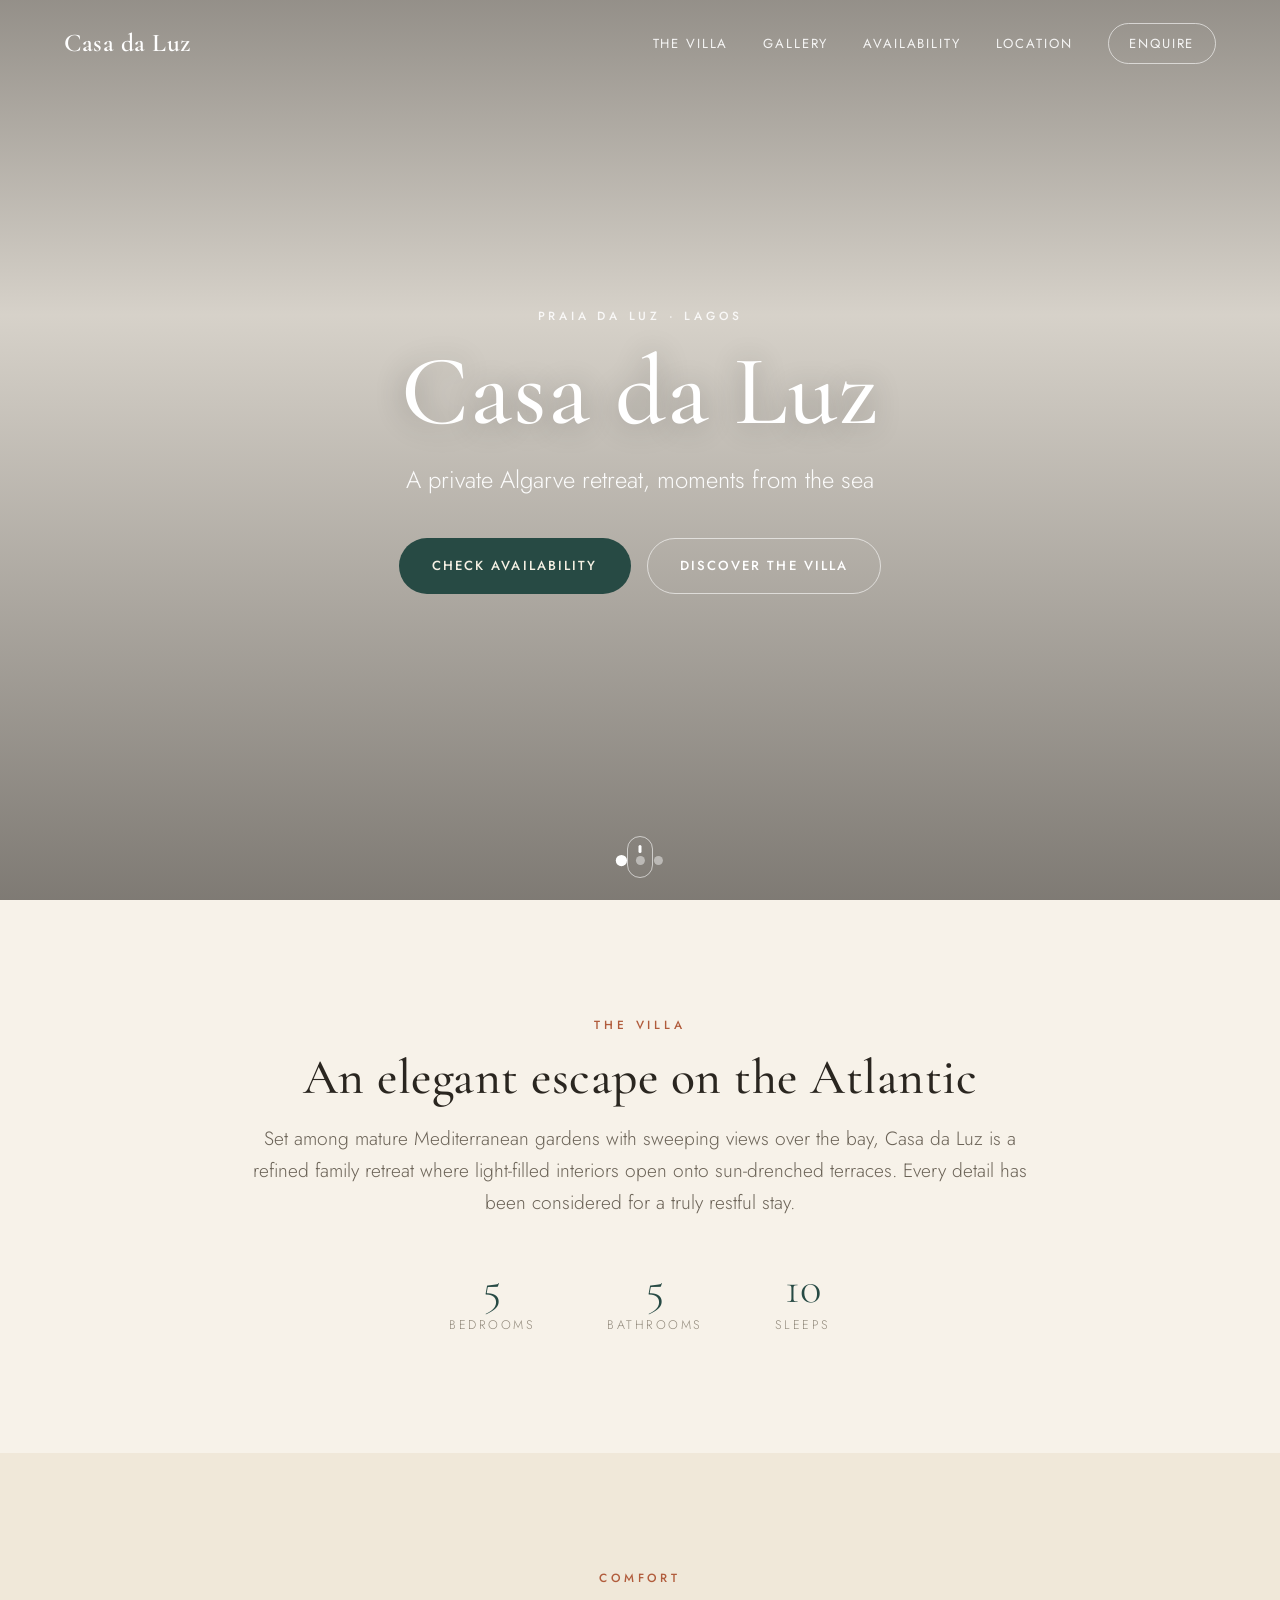
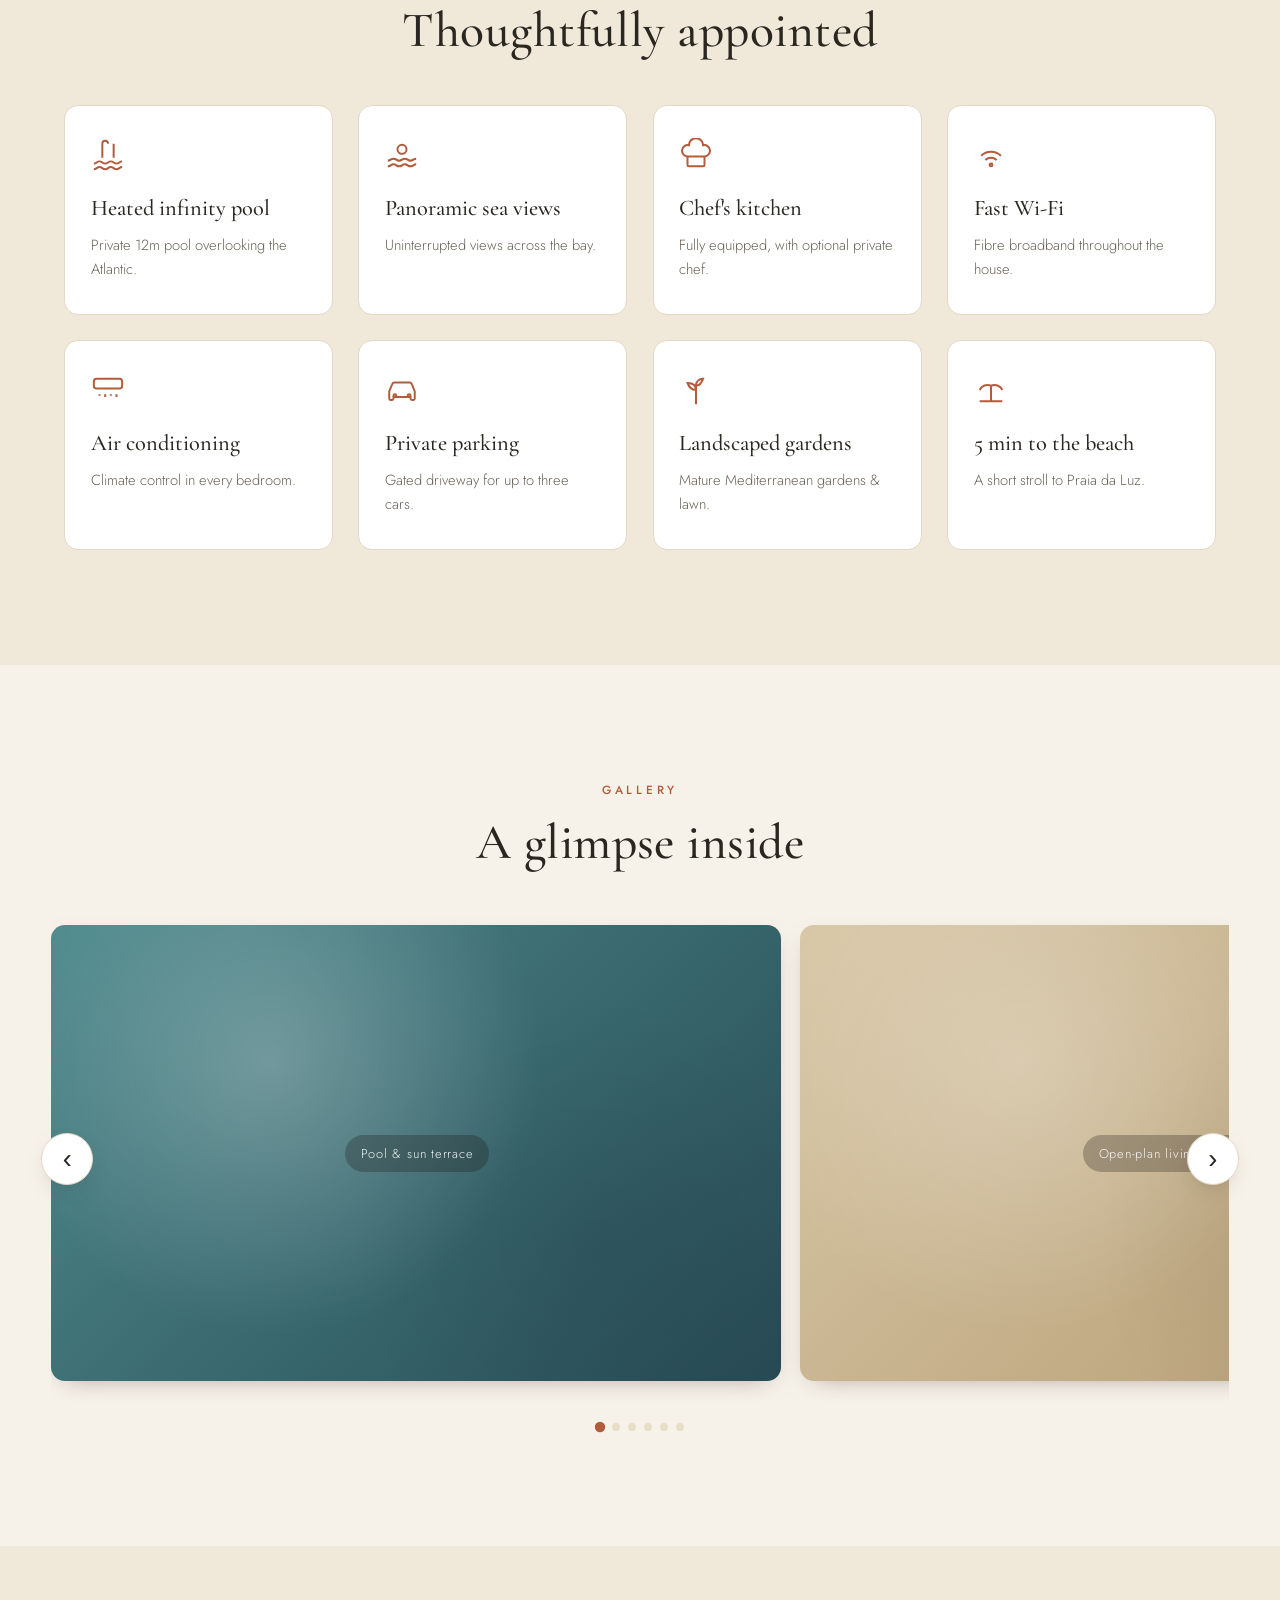
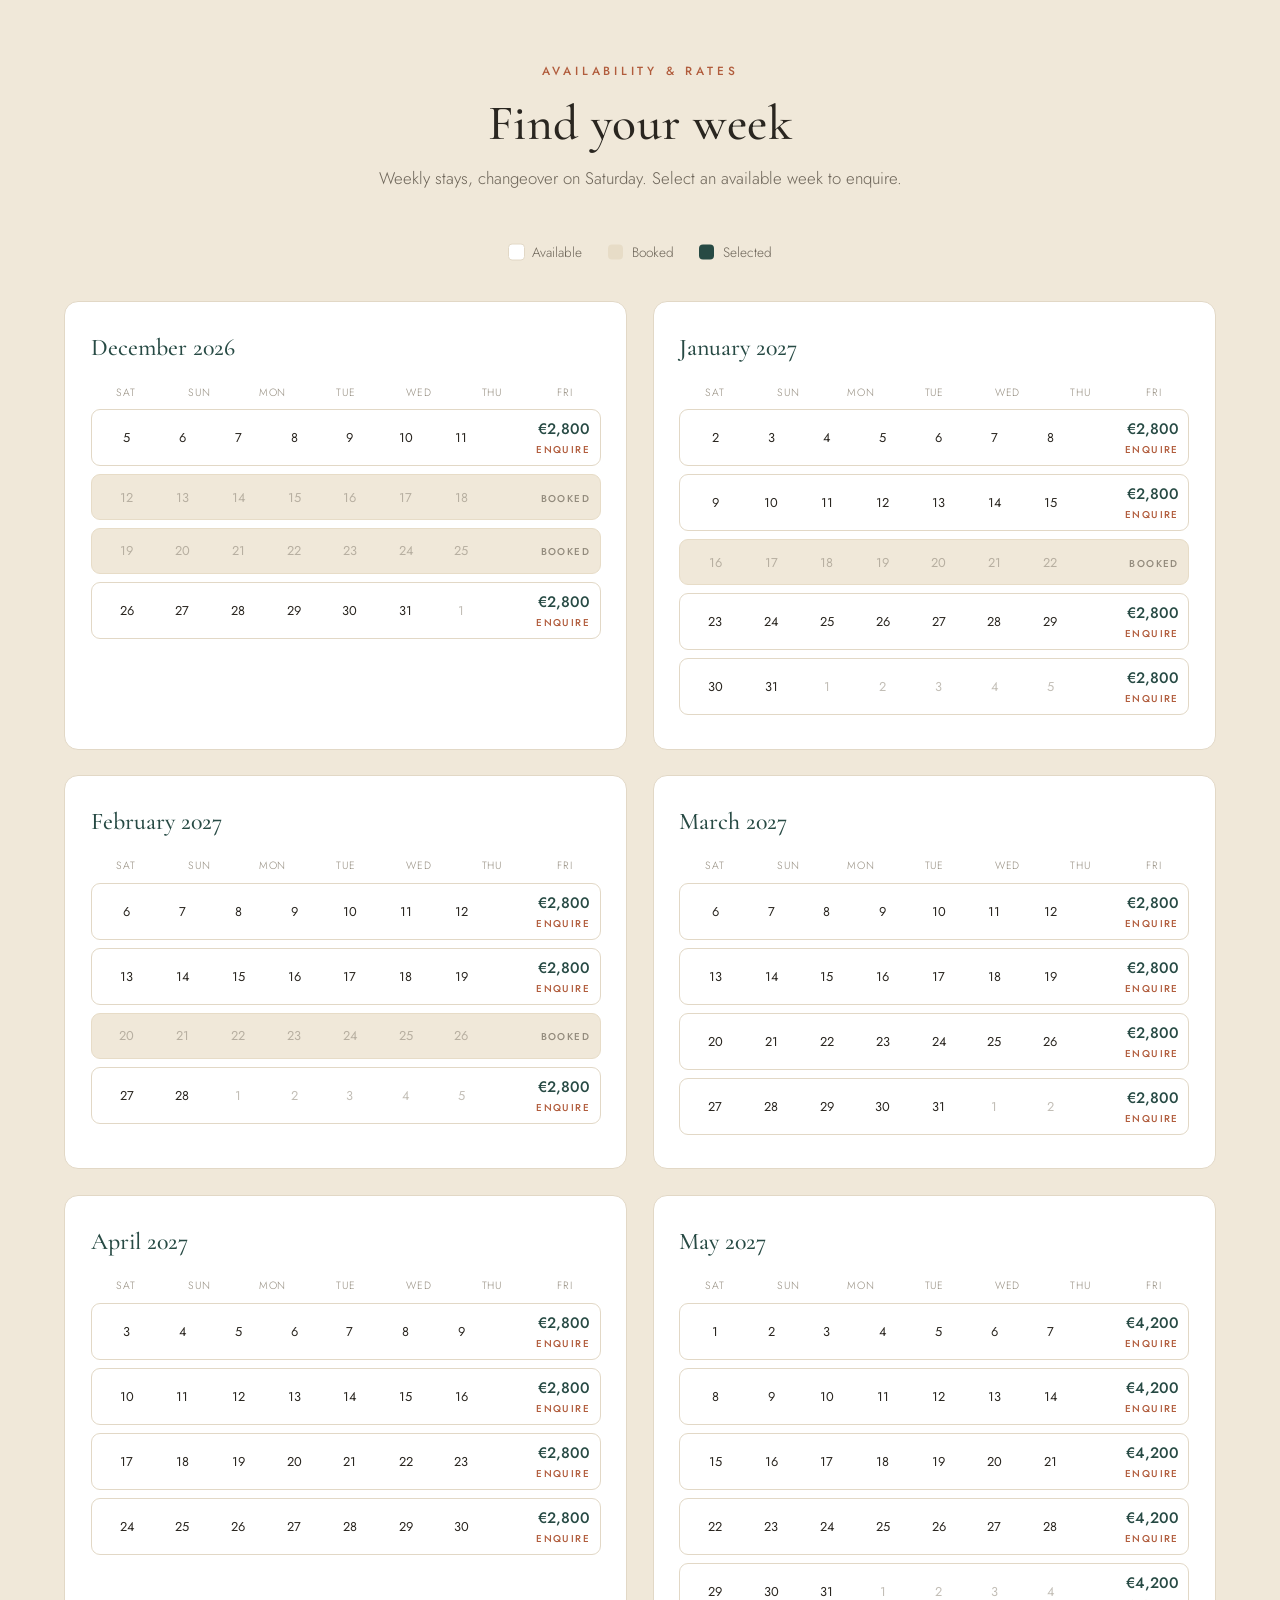
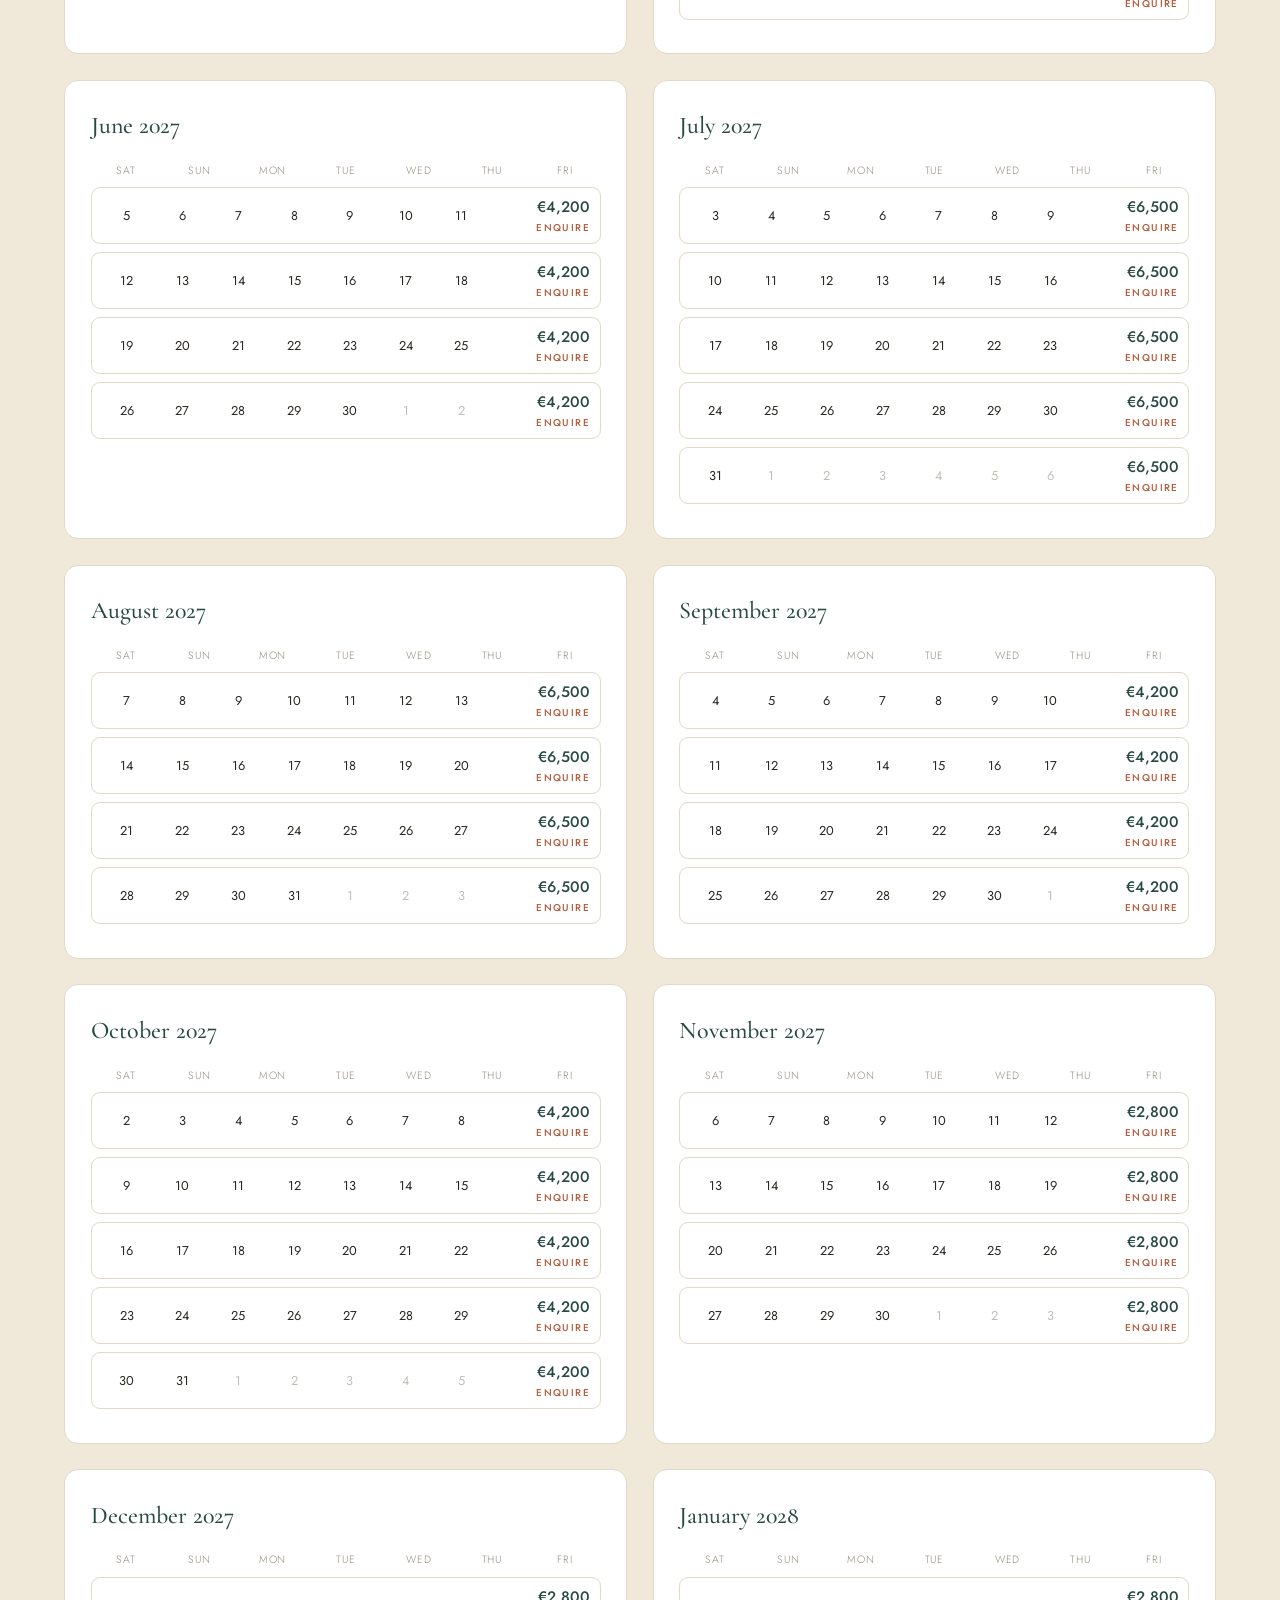
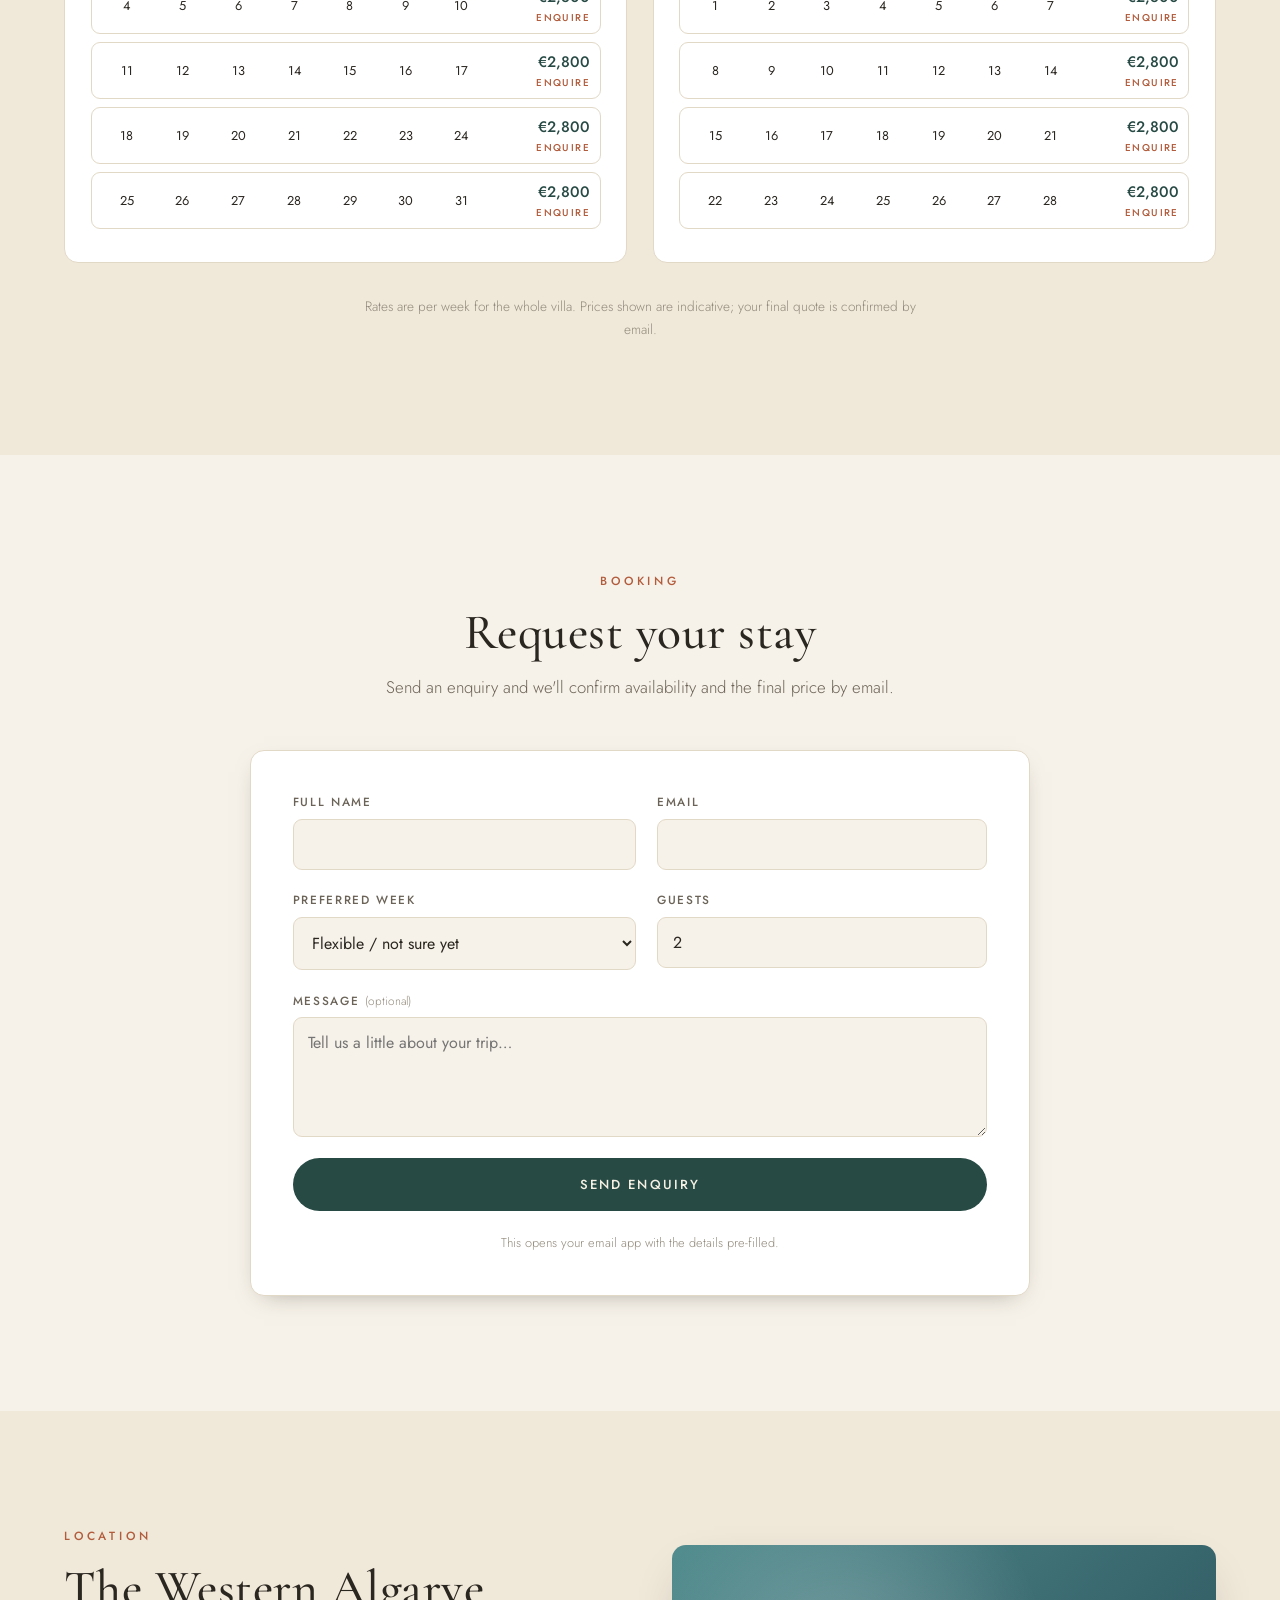
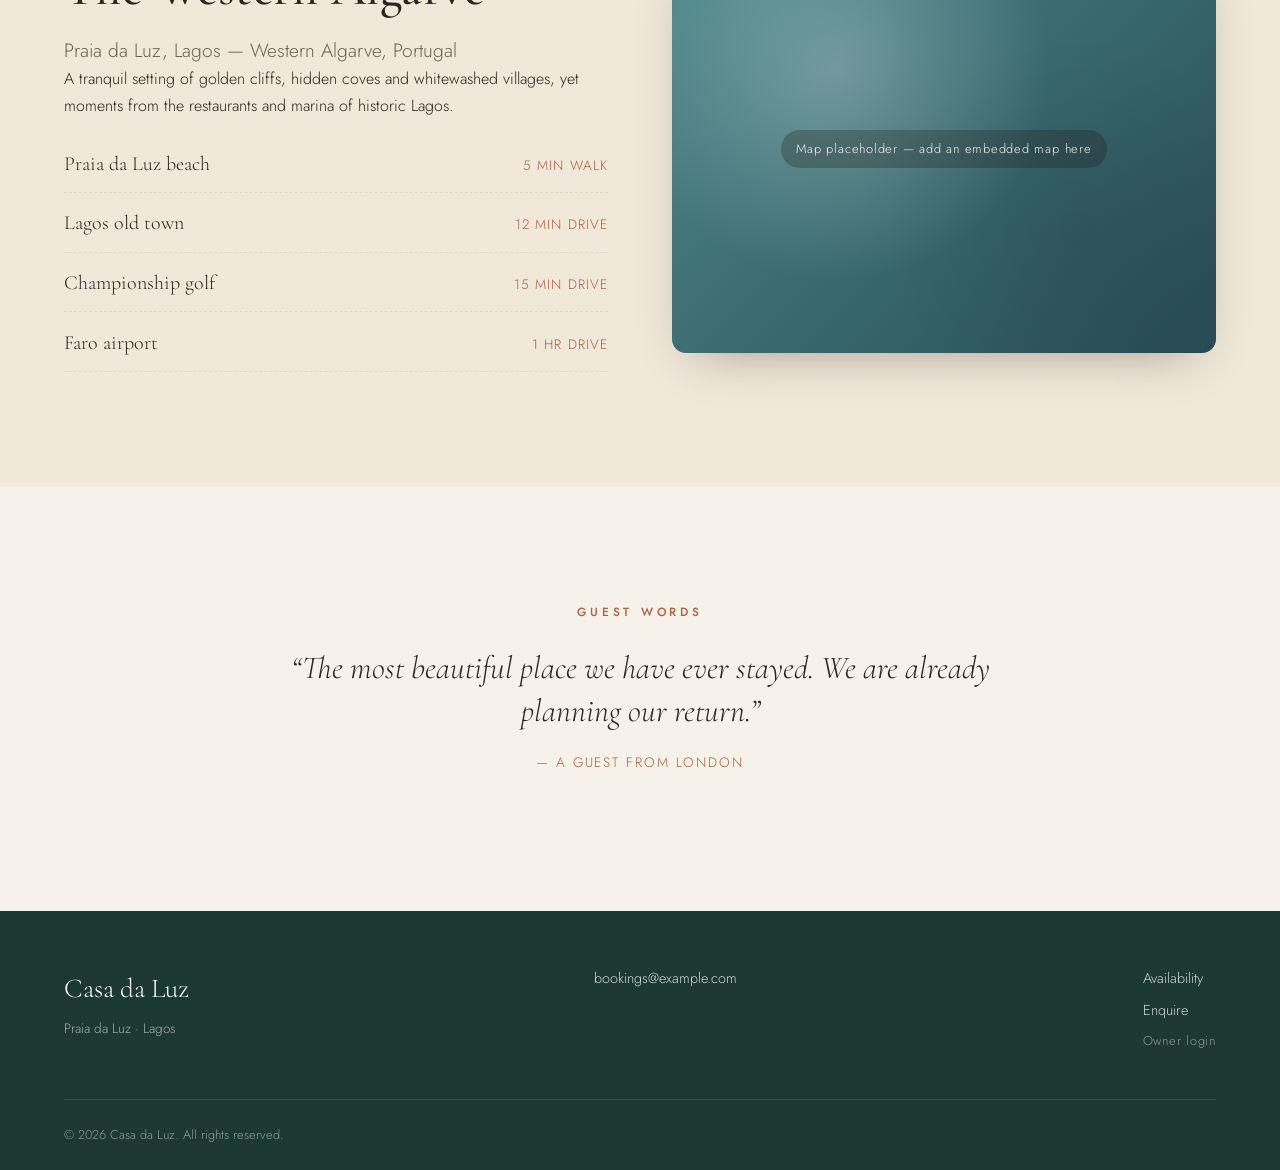
==== index.html @ 8f0cdc99 "Add Casa da Luz — luxury Algarve villa booking site A one-page static site to advertise a holiday ho" ====
<!DOCTYPE html>
<html lang="en">
<head>
  <meta charset="UTF-8" />
  <meta name="viewport" content="width=device-width, initial-scale=1.0" />
  <title>Casa da Luz — Luxury Algarve Villa</title>
  <meta name="description" content="A private luxury villa retreat in the Western Algarve, Portugal. Check availability and enquire to book your stay." />

  <link rel="preconnect" href="https://fonts.googleapis.com" />
  <link rel="preconnect" href="https://fonts.gstatic.com" crossorigin />
  <link href="https://fonts.googleapis.com/css2?family=Cormorant+Garamond:ital,wght@0,400;0,500;0,600;1,400&family=Jost:wght@300;400;500;600&display=swap" rel="stylesheet" />

  <link rel="stylesheet" href="css/styles.css" />
</head>
<body>

  <!-- ===================== HEADER ===================== -->
  <header class="site-header" id="siteHeader">
    <div class="container header-inner">
      <a href="#top" class="brand" data-villa-name>Casa da Luz</a>
      <nav class="nav" id="nav">
        <a href="#villa">The Villa</a>
        <a href="#gallery">Gallery</a>
        <a href="#availability">Availability</a>
        <a href="#location">Location</a>
        <a href="#enquire" class="nav-cta">Enquire</a>
      </nav>
      <button class="nav-toggle" id="navToggle" aria-label="Menu" aria-expanded="false">
        <span></span><span></span><span></span>
      </button>
    </div>
  </header>

  <!-- ===================== HERO ===================== -->
  <section class="hero" id="top">
    <div class="hero-carousel" id="heroCarousel" aria-label="Villa photographs"></div>
    <div class="hero-overlay"></div>
    <div class="hero-content">
      <p class="eyebrow" data-villa-location>Praia da Luz · Lagos</p>
      <h1 class="hero-title" data-villa-name>Casa da Luz</h1>
      <p class="hero-tagline" data-villa-tagline>A private Algarve retreat, moments from the sea</p>
      <div class="hero-actions">
        <a href="#availability" class="btn btn-primary">Check availability</a>
        <a href="#villa" class="btn btn-ghost">Discover the villa</a>
      </div>
    </div>
    <div class="hero-dots" id="heroDots" aria-hidden="true"></div>
    <a href="#villa" class="scroll-cue" aria-label="Scroll down"><span></span></a>
  </section>

  <!-- ===================== INTRO / STATS ===================== -->
  <section class="section intro" id="villa">
    <div class="container narrow center">
      <p class="eyebrow">The Villa</p>
      <h2 class="section-title">An elegant escape on the Atlantic</h2>
      <p class="lede">
        Set among mature Mediterranean gardens with sweeping views over the bay,
        <span data-villa-name>Casa da Luz</span> is a refined family retreat where
        light-filled interiors open onto sun-drenched terraces. Every detail has
        been considered for a truly restful stay.
      </p>
      <ul class="stats" id="stats"></ul>
    </div>
  </section>

  <!-- ===================== AMENITIES ===================== -->
  <section class="section amenities alt">
    <div class="container">
      <div class="section-head center">
        <p class="eyebrow">Comfort</p>
        <h2 class="section-title">Thoughtfully appointed</h2>
      </div>
      <ul class="amenity-grid" id="amenityGrid"></ul>
    </div>
  </section>

  <!-- ===================== GALLERY ===================== -->
  <section class="section gallery" id="gallery">
    <div class="container">
      <div class="section-head center">
        <p class="eyebrow">Gallery</p>
        <h2 class="section-title">A glimpse inside</h2>
      </div>
    </div>
    <div class="gallery-carousel">
      <button class="gc-arrow gc-prev" id="galPrev" aria-label="Previous photo">‹</button>
      <div class="gc-track" id="galleryTrack"></div>
      <button class="gc-arrow gc-next" id="galNext" aria-label="Next photo">›</button>
    </div>
    <div class="gallery-dots" id="galleryDots" aria-hidden="true"></div>
  </section>

  <!-- ===================== AVAILABILITY ===================== -->
  <section class="section availability alt" id="availability">
    <div class="container">
      <div class="section-head center">
        <p class="eyebrow">Availability &amp; Rates</p>
        <h2 class="section-title">Find your week</h2>
        <p class="section-sub">
          Weekly stays, changeover on Saturday. Select an available week to enquire.
        </p>
      </div>

      <div class="cal-legend">
        <span class="lg lg-avail">Available</span>
        <span class="lg lg-booked">Booked</span>
        <span class="lg lg-selected">Selected</span>
      </div>

      <div class="cal" id="calendar"></div>

      <p class="cal-note">
        Rates are per week for the whole villa. Prices shown are indicative;
        your final quote is confirmed by email.
      </p>
    </div>
  </section>

  <!-- ===================== ENQUIRE ===================== -->
  <section class="section enquire" id="enquire">
    <div class="container narrow">
      <div class="section-head center">
        <p class="eyebrow">Booking</p>
        <h2 class="section-title">Request your stay</h2>
        <p class="section-sub">
          Send an enquiry and we'll confirm availability and the final price by email.
        </p>
      </div>

      <div class="selected-week" id="selectedWeek" hidden>
        <span class="sw-label">Selected week</span>
        <span class="sw-value" id="selectedWeekText"></span>
        <button type="button" class="sw-clear" id="clearWeek" aria-label="Clear selection">×</button>
      </div>

      <form class="enquiry-form" id="enquiryForm">
        <div class="field">
          <label for="fName">Full name</label>
          <input type="text" id="fName" name="name" required />
        </div>
        <div class="field">
          <label for="fEmail">Email</label>
          <input type="email" id="fEmail" name="email" required />
        </div>
        <div class="field">
          <label for="fWeek">Preferred week</label>
          <select id="fWeek" name="week"></select>
        </div>
        <div class="field">
          <label for="fGuests">Guests</label>
          <input type="number" id="fGuests" name="guests" min="1" max="20" value="2" />
        </div>
        <div class="field field-wide">
          <label for="fMessage">Message <span class="opt">(optional)</span></label>
          <textarea id="fMessage" name="message" rows="4" placeholder="Tell us a little about your trip…"></textarea>
        </div>
        <div class="field field-wide">
          <button type="submit" class="btn btn-primary btn-block">Send enquiry</button>
          <p class="form-hint">This opens your email app with the details pre-filled.</p>
        </div>
      </form>
    </div>
  </section>

  <!-- ===================== LOCATION ===================== -->
  <section class="section location alt" id="location">
    <div class="container location-inner">
      <div class="location-text">
        <p class="eyebrow">Location</p>
        <h2 class="section-title">The Western Algarve</h2>
        <p class="lede" data-villa-location-long>
          Praia da Luz, Lagos — Western Algarve, Portugal
        </p>
        <p>
          A tranquil setting of golden cliffs, hidden coves and whitewashed
          villages, yet moments from the restaurants and marina of historic Lagos.
        </p>
        <ul class="highlights" id="highlights"></ul>
      </div>
      <div class="location-map ph" data-tone="b">
        <span class="ph-label">Map placeholder — add an embedded map here</span>
      </div>
    </div>
  </section>

  <!-- ===================== TESTIMONIALS ===================== -->
  <section class="section testimonials">
    <div class="container narrow center">
      <p class="eyebrow">Guest words</p>
      <div class="testimonial-carousel" id="testimonials"></div>
    </div>
  </section>

  <!-- ===================== FOOTER ===================== -->
  <footer class="site-footer">
    <div class="container footer-inner">
      <div>
        <p class="footer-brand" data-villa-name>Casa da Luz</p>
        <p class="footer-loc" data-villa-location>Praia da Luz · Lagos</p>
      </div>
      <div class="footer-contact" id="footerContact"></div>
      <div class="footer-links">
        <a href="#availability">Availability</a>
        <a href="#enquire">Enquire</a>
        <a href="admin.html" class="owner-link">Owner login</a>
      </div>
    </div>
    <div class="container footer-bottom">
      <span>© <span id="year"></span> <span data-villa-name>Casa da Luz</span>. All rights reserved.</span>
    </div>
  </footer>

  <script src="js/data.js"></script>
  <script src="js/calendar.js"></script>
  <script src="js/main.js"></script>
</body>
</html>
---- css/styles.css ----
/* ============================================================================
   Casa da Luz — premium Algarve villa site
   Palette: warm limestone / sand, terracotta accent, deep pine, muted gold.
   ============================================================================ */

:root {
  --sand:      #F7F2E9;
  --sand-2:    #F0E8D9;
  --sand-3:    #E7DCC7;
  --ink:       #2A2620;
  --ink-soft:  #6B6357;
  --ink-mute:  #928A7C;
  --line:      #E2D8C6;
  --terra:     #B15C3C;
  --terra-dk:  #914226;
  --pine:      #274A44;
  --pine-dk:   #1C3833;
  --gold:      #B0924F;
  --white:     #FFFFFF;

  --radius:    14px;
  --radius-sm: 9px;
  --shadow:    0 18px 50px -24px rgba(42, 38, 32, 0.45);
  --shadow-sm: 0 8px 24px -14px rgba(42, 38, 32, 0.5);
  --ease:      cubic-bezier(0.22, 0.61, 0.36, 1);

  --serif: "Cormorant Garamond", "Iowan Old Style", Georgia, serif;
  --sans:  "Jost", system-ui, -apple-system, "Segoe UI", sans-serif;
}

* { box-sizing: border-box; margin: 0; padding: 0; }

/* The [hidden] attribute must always win over component display rules
   (e.g. elements that are display:flex when shown). */
[hidden] { display: none !important; }

html { scroll-behavior: smooth; scroll-padding-top: 84px; }

body {
  font-family: var(--sans);
  font-weight: 300;
  color: var(--ink);
  background: var(--sand);
  line-height: 1.65;
  -webkit-font-smoothing: antialiased;
}

img { max-width: 100%; display: block; }
a { color: inherit; text-decoration: none; }

.container { width: 90%; max-width: 1180px; margin: 0 auto; }
.container.narrow { max-width: 780px; }
.center { text-align: center; }

/* --- typography ------------------------------------------------------------ */

.eyebrow {
  font-size: 0.74rem;
  letter-spacing: 0.32em;
  text-transform: uppercase;
  color: var(--terra);
  font-weight: 500;
  margin-bottom: 1rem;
}

.section-title {
  font-family: var(--serif);
  font-weight: 500;
  font-size: clamp(2rem, 4.5vw, 3.1rem);
  line-height: 1.08;
  letter-spacing: 0.01em;
  color: var(--ink);
}

.section-sub { color: var(--ink-soft); margin-top: 0.9rem; font-size: 1.05rem; }

.lede {
  font-size: 1.2rem;
  color: var(--ink-soft);
  font-weight: 300;
  margin-top: 1.2rem;
}

.section { padding: clamp(4rem, 9vw, 7.5rem) 0; }
.section.alt { background: var(--sand-2); }
.section-head { margin-bottom: 3rem; }
.section-head.center { max-width: 640px; margin-left: auto; margin-right: auto; }

/* --- buttons --------------------------------------------------------------- */

.btn {
  display: inline-flex;
  align-items: center;
  justify-content: center;
  gap: 0.5rem;
  font-family: var(--sans);
  font-size: 0.82rem;
  font-weight: 500;
  letter-spacing: 0.16em;
  text-transform: uppercase;
  padding: 1rem 2rem;
  border-radius: 100px;
  border: 1px solid transparent;
  cursor: pointer;
  transition: transform 0.25s var(--ease), background 0.25s var(--ease),
              color 0.25s var(--ease), border-color 0.25s var(--ease);
}
.btn:hover { transform: translateY(-2px); }
.btn-primary { background: var(--pine); color: #F6F1E4; }
.btn-primary:hover { background: var(--pine-dk); }
.btn-ghost { border-color: rgba(255,255,255,0.6); color: #fff; }
.btn-ghost:hover { background: rgba(255,255,255,0.12); }
.btn-block { width: 100%; }
.btn-terra { background: var(--terra); color: #fff; }
.btn-terra:hover { background: var(--terra-dk); }
.btn-outline { background: transparent; border-color: var(--line); color: var(--ink); }
.btn-outline:hover { background: var(--sand-3); }

/* --- header ---------------------------------------------------------------- */

.site-header {
  position: fixed;
  inset: 0 0 auto 0;
  z-index: 50;
  transition: background 0.35s var(--ease), box-shadow 0.35s var(--ease);
}
.header-inner {
  display: flex;
  align-items: center;
  justify-content: space-between;
  padding: 1.4rem 0;
}
.brand {
  font-family: var(--serif);
  font-size: 1.6rem;
  font-weight: 600;
  letter-spacing: 0.02em;
  color: #fff;
  transition: color 0.35s var(--ease);
}
.nav { display: flex; align-items: center; gap: 2.2rem; }
.nav a {
  font-size: 0.82rem;
  letter-spacing: 0.14em;
  text-transform: uppercase;
  color: rgba(255,255,255,0.9);
  font-weight: 400;
  transition: color 0.25s var(--ease), opacity 0.25s var(--ease);
}
.nav a:hover { opacity: 0.7; }
.nav .nav-cta {
  border: 1px solid rgba(255,255,255,0.6);
  padding: 0.55rem 1.3rem;
  border-radius: 100px;
}
.nav .nav-cta:hover { background: rgba(255,255,255,0.14); opacity: 1; }

/* scrolled state */
.site-header.scrolled { background: var(--sand); box-shadow: 0 1px 0 var(--line); }
.site-header.scrolled .brand { color: var(--ink); }
.site-header.scrolled .nav a { color: var(--ink); }
.site-header.scrolled .nav .nav-cta { border-color: var(--pine); color: var(--pine); }
.site-header.scrolled .nav-toggle span { background: var(--ink); }

.nav-toggle {
  display: none;
  flex-direction: column;
  gap: 5px;
  background: none;
  border: none;
  cursor: pointer;
  padding: 6px;
}
.nav-toggle span {
  width: 26px; height: 2px; background: #fff;
  transition: transform 0.3s var(--ease), opacity 0.3s var(--ease);
}

/* --- hero ------------------------------------------------------------------ */

.hero {
  position: relative;
  height: 100vh;
  min-height: 620px;
  display: flex;
  align-items: center;
  justify-content: center;
  text-align: center;
  overflow: hidden;
}
.hero-carousel { position: absolute; inset: 0; }
.hero-slide {
  position: absolute; inset: 0;
  opacity: 0;
  transition: opacity 1.4s var(--ease);
  transform: scale(1.06);
}
.hero-slide.active { opacity: 1; animation: kenburns 8s ease-out forwards; }
/* Hero is full-bleed background — hide the placeholder caption pill here. */
.hero-slide .ph-label { display: none; }
@keyframes kenburns {
  from { transform: scale(1.06); }
  to   { transform: scale(1.14); }
}
.hero-overlay {
  position: absolute; inset: 0;
  background: linear-gradient(180deg, rgba(28,24,20,0.45) 0%, rgba(28,24,20,0.15) 35%, rgba(28,24,20,0.55) 100%);
}
.hero-content { position: relative; z-index: 2; color: #fff; padding: 0 1.5rem; }
.hero-content .eyebrow { color: rgba(255,255,255,0.85); }
.hero-title {
  font-family: var(--serif);
  font-weight: 500;
  font-size: clamp(3rem, 9vw, 6.2rem);
  line-height: 1;
  letter-spacing: 0.01em;
  text-shadow: 0 2px 30px rgba(0,0,0,0.3);
}
.hero-tagline {
  font-size: clamp(1.05rem, 2.4vw, 1.5rem);
  font-weight: 300;
  margin-top: 1.2rem;
  color: rgba(255,255,255,0.94);
}
.hero-actions { margin-top: 2.4rem; display: flex; gap: 1rem; justify-content: center; flex-wrap: wrap; }

.hero-dots {
  position: absolute; z-index: 3;
  bottom: 2.2rem; left: 50%; transform: translateX(-50%);
  display: flex; gap: 0.6rem;
}
.hero-dots button {
  width: 9px; height: 9px; border-radius: 50%;
  border: none; background: rgba(255,255,255,0.45); cursor: pointer;
  transition: background 0.3s, transform 0.3s;
}
.hero-dots button.active { background: #fff; transform: scale(1.25); }

.scroll-cue {
  position: absolute; z-index: 3; bottom: 1.4rem; left: 50%;
  transform: translateX(-50%);
  width: 26px; height: 42px; border: 1.5px solid rgba(255,255,255,0.6);
  border-radius: 14px;
}
.scroll-cue span {
  position: absolute; top: 8px; left: 50%; transform: translateX(-50%);
  width: 3px; height: 8px; border-radius: 2px; background: #fff;
  animation: scrolldot 1.8s infinite;
}
@keyframes scrolldot { 0%{opacity:0;top:8px} 40%{opacity:1} 80%{opacity:0;top:22px} }

/* --- placeholder image blocks ---------------------------------------------- */

.ph {
  position: relative;
  display: flex; align-items: center; justify-content: center;
  overflow: hidden;
  background: var(--sand-3);
}
.ph::after {
  content: "";
  position: absolute; inset: 0;
  background-image:
    radial-gradient(circle at 30% 30%, rgba(255,255,255,0.25), transparent 45%),
    radial-gradient(circle at 75% 70%, rgba(0,0,0,0.08), transparent 40%);
}
.ph-label {
  position: relative; z-index: 2;
  font-size: 0.8rem; letter-spacing: 0.06em;
  color: rgba(255,255,255,0.92);
  background: rgba(30,26,22,0.28);
  padding: 0.5rem 0.95rem; border-radius: 100px;
  backdrop-filter: blur(2px);
}
.ph[data-tone="a"] { background: linear-gradient(135deg, #C9764F 0%, #9E4E30 100%); }
.ph[data-tone="b"] { background: linear-gradient(135deg, #4E8A8C 0%, #274A55 100%); }
.ph[data-tone="c"] { background: linear-gradient(135deg, #D8C7A6 0%, #B49B72 100%); }
.ph[data-tone="d"] { background: linear-gradient(135deg, #7A8A5A 0%, #46583A 100%); }
.ph[data-tone="e"] { background: linear-gradient(135deg, #E0A45C 0%, #B45E38 100%); }
.ph[data-tone="f"] { background: linear-gradient(135deg, #6A6790 0%, #3B3A57 100%); }

/* --- stats ----------------------------------------------------------------- */

.stats {
  list-style: none;
  display: flex; justify-content: center; flex-wrap: wrap;
  gap: clamp(1.5rem, 6vw, 4.5rem);
  margin-top: 3rem;
}
.stats li { position: relative; }
.stats .num {
  display: block;
  font-family: var(--serif);
  font-size: 2.8rem; line-height: 1; color: var(--pine);
}
.stats .lab {
  font-size: 0.78rem; letter-spacing: 0.2em; text-transform: uppercase;
  color: var(--ink-mute); margin-top: 0.5rem;
}

/* --- amenities ------------------------------------------------------------- */

.amenity-grid {
  list-style: none;
  display: grid;
  grid-template-columns: repeat(4, 1fr);
  gap: 1.6rem;
}
.amenity {
  background: var(--white);
  border: 1px solid var(--line);
  border-radius: var(--radius);
  padding: 2rem 1.6rem;
  transition: transform 0.3s var(--ease), box-shadow 0.3s var(--ease);
}
.amenity:hover { transform: translateY(-4px); box-shadow: var(--shadow-sm); }
.amenity .ic { width: 34px; height: 34px; color: var(--terra); margin-bottom: 1.1rem; }
.amenity .ic svg { width: 100%; height: 100%; stroke: currentColor; fill: none; stroke-width: 1.4; }
.amenity h3 { font-family: var(--serif); font-size: 1.4rem; font-weight: 500; margin-bottom: 0.4rem; }
.amenity p { font-size: 0.92rem; color: var(--ink-soft); }

/* --- gallery carousel ------------------------------------------------------ */

.gallery-carousel {
  position: relative;
  width: 92%; max-width: 1180px; margin: 0 auto;
}
.gc-track {
  display: flex;
  gap: 1.2rem;
  overflow-x: auto;
  scroll-snap-type: x mandatory;
  scroll-behavior: smooth;
  padding: 0.5rem 0 1.2rem;
  scrollbar-width: none;
}
.gc-track::-webkit-scrollbar { display: none; }
.gc-slide {
  flex: 0 0 clamp(280px, 62%, 760px);
  scroll-snap-align: center;
  aspect-ratio: 16 / 10;
  border-radius: var(--radius);
  box-shadow: var(--shadow-sm);
}
.gc-arrow {
  position: absolute; top: 50%; transform: translateY(-50%);
  z-index: 3;
  width: 52px; height: 52px; border-radius: 50%;
  border: 1px solid var(--line);
  background: var(--white); color: var(--ink);
  font-size: 1.7rem; line-height: 1; cursor: pointer;
  box-shadow: var(--shadow-sm);
  transition: background 0.25s, transform 0.25s;
}
.gc-arrow:hover { background: var(--sand-2); }
.gc-prev { left: -10px; }
.gc-next { right: -10px; }
.gallery-dots { display: flex; gap: 0.5rem; justify-content: center; margin-top: 1.4rem; }
.gallery-dots button {
  width: 8px; height: 8px; border-radius: 50%; border: none; cursor: pointer;
  background: var(--sand-3); transition: background 0.25s, transform 0.25s;
}
.gallery-dots button.active { background: var(--terra); transform: scale(1.3); }

/* --- availability calendar ------------------------------------------------- */

.cal-legend {
  display: flex; justify-content: center; gap: 1.6rem; flex-wrap: wrap;
  margin-bottom: 2.4rem;
}
.lg { position: relative; font-size: 0.85rem; color: var(--ink-soft); padding-left: 1.5rem; }
.lg::before {
  content: ""; position: absolute; left: 0; top: 50%; transform: translateY(-50%);
  width: 15px; height: 15px; border-radius: 4px;
}
.lg-avail::before    { background: var(--white); border: 1px solid var(--line); }
.lg-booked::before   { background: var(--sand-3); }
.lg-selected::before { background: var(--pine); }

.cal {
  display: grid;
  grid-template-columns: repeat(2, 1fr);
  gap: 1.6rem;
}
.cal-month {
  background: var(--white);
  border: 1px solid var(--line);
  border-radius: var(--radius);
  padding: 1.6rem;
}
.cal-month h3 {
  font-family: var(--serif); font-weight: 500; font-size: 1.5rem;
  margin-bottom: 1rem; color: var(--pine);
}
.cal-dow {
  display: grid; grid-template-columns: repeat(7, 1fr);
  gap: 2px; margin-bottom: 0.5rem;
}
.cal-dow span {
  text-align: center; font-size: 0.66rem; letter-spacing: 0.08em;
  text-transform: uppercase; color: var(--ink-mute);
}
.wk {
  display: grid;
  grid-template-columns: 1fr auto;
  align-items: center;
  gap: 0.6rem;
  width: 100%;
  background: var(--white);
  border: 1px solid var(--line);
  border-radius: var(--radius-sm);
  padding: 0.5rem 0.6rem 0.5rem 0.5rem;
  margin-bottom: 0.5rem;
  cursor: pointer;
  font-family: var(--sans);
  text-align: left;
  transition: border-color 0.2s, background 0.2s, transform 0.2s, box-shadow 0.2s;
}
.wk:hover:not(.wk-booked) { border-color: var(--pine); transform: translateY(-1px); box-shadow: var(--shadow-sm); }
.wk-days { display: grid; grid-template-columns: repeat(7, 1fr); gap: 2px; }
.wk-days .d {
  text-align: center; font-size: 0.8rem; color: var(--ink);
  padding: 0.28rem 0; border-radius: 5px;
}
.wk-days .d.out { color: var(--ink-mute); opacity: 0.55; }
.wk-meta { display: flex; flex-direction: column; align-items: flex-end; gap: 2px; min-width: 92px; }
.wk-price { font-weight: 500; font-size: 0.95rem; color: var(--pine); }
.wk-cta {
  font-size: 0.62rem; letter-spacing: 0.14em; text-transform: uppercase;
  color: var(--terra); font-weight: 500;
}

.wk-booked { cursor: not-allowed; background: var(--sand-2); border-color: var(--sand-3); }
.wk-booked .wk-days .d { color: var(--ink-mute); }
.wk-booked .wk-price { color: var(--ink-mute); text-decoration: none; }
.wk-booked .wk-cta { color: var(--ink-mute); }
.wk-booked .wk-days { opacity: 0.6; }

.wk-selected { border-color: var(--pine); background: var(--pine); }
.wk-selected .wk-days .d { color: #F2EEE3; }
.wk-selected .wk-days .d.out { color: rgba(242,238,227,0.6); }
.wk-selected .wk-price { color: #fff; }
.wk-selected .wk-cta { color: #E7C9B4; }

.cal-note {
  text-align: center; color: var(--ink-mute); font-size: 0.85rem;
  margin-top: 2rem; max-width: 560px; margin-left: auto; margin-right: auto;
}

/* --- enquiry form ---------------------------------------------------------- */

.selected-week {
  display: flex; align-items: center; gap: 0.8rem;
  background: var(--pine); color: #F2EEE3;
  border-radius: 100px; padding: 0.7rem 0.7rem 0.7rem 1.4rem;
  width: fit-content; margin: 0 auto 2rem;
}
.selected-week .sw-label {
  font-size: 0.68rem; letter-spacing: 0.16em; text-transform: uppercase;
  color: #E7C9B4;
}
.selected-week .sw-value { font-weight: 500; }
.sw-clear {
  width: 26px; height: 26px; border-radius: 50%; border: none; cursor: pointer;
  background: rgba(255,255,255,0.18); color: #fff; font-size: 1.1rem; line-height: 1;
}
.sw-clear:hover { background: rgba(255,255,255,0.3); }

.enquiry-form {
  display: grid; grid-template-columns: 1fr 1fr; gap: 1.3rem;
  background: var(--white); border: 1px solid var(--line);
  border-radius: var(--radius); padding: clamp(1.6rem, 4vw, 2.6rem);
  box-shadow: var(--shadow-sm);
}
.field { display: flex; flex-direction: column; gap: 0.45rem; }
.field-wide { grid-column: 1 / -1; }
.field label {
  font-size: 0.74rem; letter-spacing: 0.14em; text-transform: uppercase;
  color: var(--ink-soft); font-weight: 500;
}
.field label .opt { text-transform: none; letter-spacing: 0; color: var(--ink-mute); font-weight: 300; }
.field input, .field select, .field textarea {
  font-family: var(--sans); font-size: 1rem; color: var(--ink);
  background: var(--sand); border: 1px solid var(--line);
  border-radius: var(--radius-sm); padding: 0.8rem 0.9rem;
  transition: border-color 0.2s, background 0.2s;
}
.field input:focus, .field select:focus, .field textarea:focus {
  outline: none; border-color: var(--pine); background: var(--white);
}
.field textarea { resize: vertical; }
.form-hint { text-align: center; font-size: 0.8rem; color: var(--ink-mute); margin-top: 0.9rem; }

/* --- location -------------------------------------------------------------- */

.location-inner {
  display: grid; grid-template-columns: 1fr 1fr; gap: clamp(2rem, 5vw, 4rem);
  align-items: center;
}
.highlights { list-style: none; margin-top: 1.8rem; display: grid; gap: 0.9rem; }
.highlights li {
  display: flex; justify-content: space-between; align-items: baseline;
  border-bottom: 1px dashed var(--line); padding-bottom: 0.7rem;
}
.highlights .place { font-family: var(--serif); font-size: 1.25rem; }
.highlights .detail { font-size: 0.85rem; letter-spacing: 0.08em; color: var(--terra); text-transform: uppercase; }
.location-map { aspect-ratio: 4 / 3; border-radius: var(--radius); box-shadow: var(--shadow); }

/* --- testimonials ---------------------------------------------------------- */

.testimonial-carousel { position: relative; min-height: 150px; margin-top: 1.5rem; }
.testimonial {
  position: absolute; inset: 0;
  opacity: 0; transition: opacity 0.8s var(--ease);
  display: flex; flex-direction: column; gap: 1.2rem;
}
.testimonial.active { opacity: 1; position: relative; }
.testimonial blockquote {
  font-family: var(--serif); font-style: italic;
  font-size: clamp(1.4rem, 3vw, 2rem); line-height: 1.35; color: var(--ink);
}
.testimonial .who { font-size: 0.85rem; letter-spacing: 0.14em; text-transform: uppercase; color: var(--terra); }

/* --- footer ---------------------------------------------------------------- */

.site-footer { background: var(--pine-dk); color: rgba(255,255,255,0.85); padding-top: 3.5rem; }
.footer-inner {
  display: flex; justify-content: space-between; flex-wrap: wrap; gap: 2rem;
  padding-bottom: 2.5rem; border-bottom: 1px solid rgba(255,255,255,0.12);
}
.footer-brand { font-family: var(--serif); font-size: 1.7rem; color: #fff; }
.footer-loc { font-size: 0.85rem; color: rgba(255,255,255,0.6); margin-top: 0.3rem; }
.footer-contact a, .footer-links a { display: block; color: rgba(255,255,255,0.8); margin-bottom: 0.5rem; font-size: 0.9rem; }
.footer-contact a:hover, .footer-links a:hover { color: #fff; }
.footer-links .owner-link { color: rgba(255,255,255,0.5); font-size: 0.8rem; letter-spacing: 0.06em; }
.footer-bottom { padding: 1.5rem 0; font-size: 0.8rem; color: rgba(255,255,255,0.5); }

/* --- responsive ------------------------------------------------------------ */

@media (max-width: 900px) {
  .amenity-grid { grid-template-columns: repeat(2, 1fr); }
  .cal { grid-template-columns: 1fr; }
  .location-inner { grid-template-columns: 1fr; }
  .enquiry-form { grid-template-columns: 1fr; }
}

@media (max-width: 680px) {
  .nav {
    position: fixed; inset: 0 0 0 auto; width: min(78%, 320px);
    background: var(--sand); flex-direction: column; align-items: flex-start;
    justify-content: center; gap: 1.8rem; padding: 2rem 2.4rem;
    transform: translateX(100%); transition: transform 0.4s var(--ease);
    box-shadow: var(--shadow);
  }
  .nav.open { transform: translateX(0); }
  .nav a { color: var(--ink) !important; font-size: 1rem; }
  .nav .nav-cta { border-color: var(--pine); color: var(--pine) !important; }
  .nav-toggle { display: flex; z-index: 60; }
  .nav-toggle.open span { background: var(--ink); }
  .nav-toggle.open span:nth-child(1) { transform: translateY(7px) rotate(45deg); }
  .nav-toggle.open span:nth-child(2) { opacity: 0; }
  .nav-toggle.open span:nth-child(3) { transform: translateY(-7px) rotate(-45deg); }
  .amenity-grid { grid-template-columns: 1fr; }
  .gc-arrow { display: none; }
}
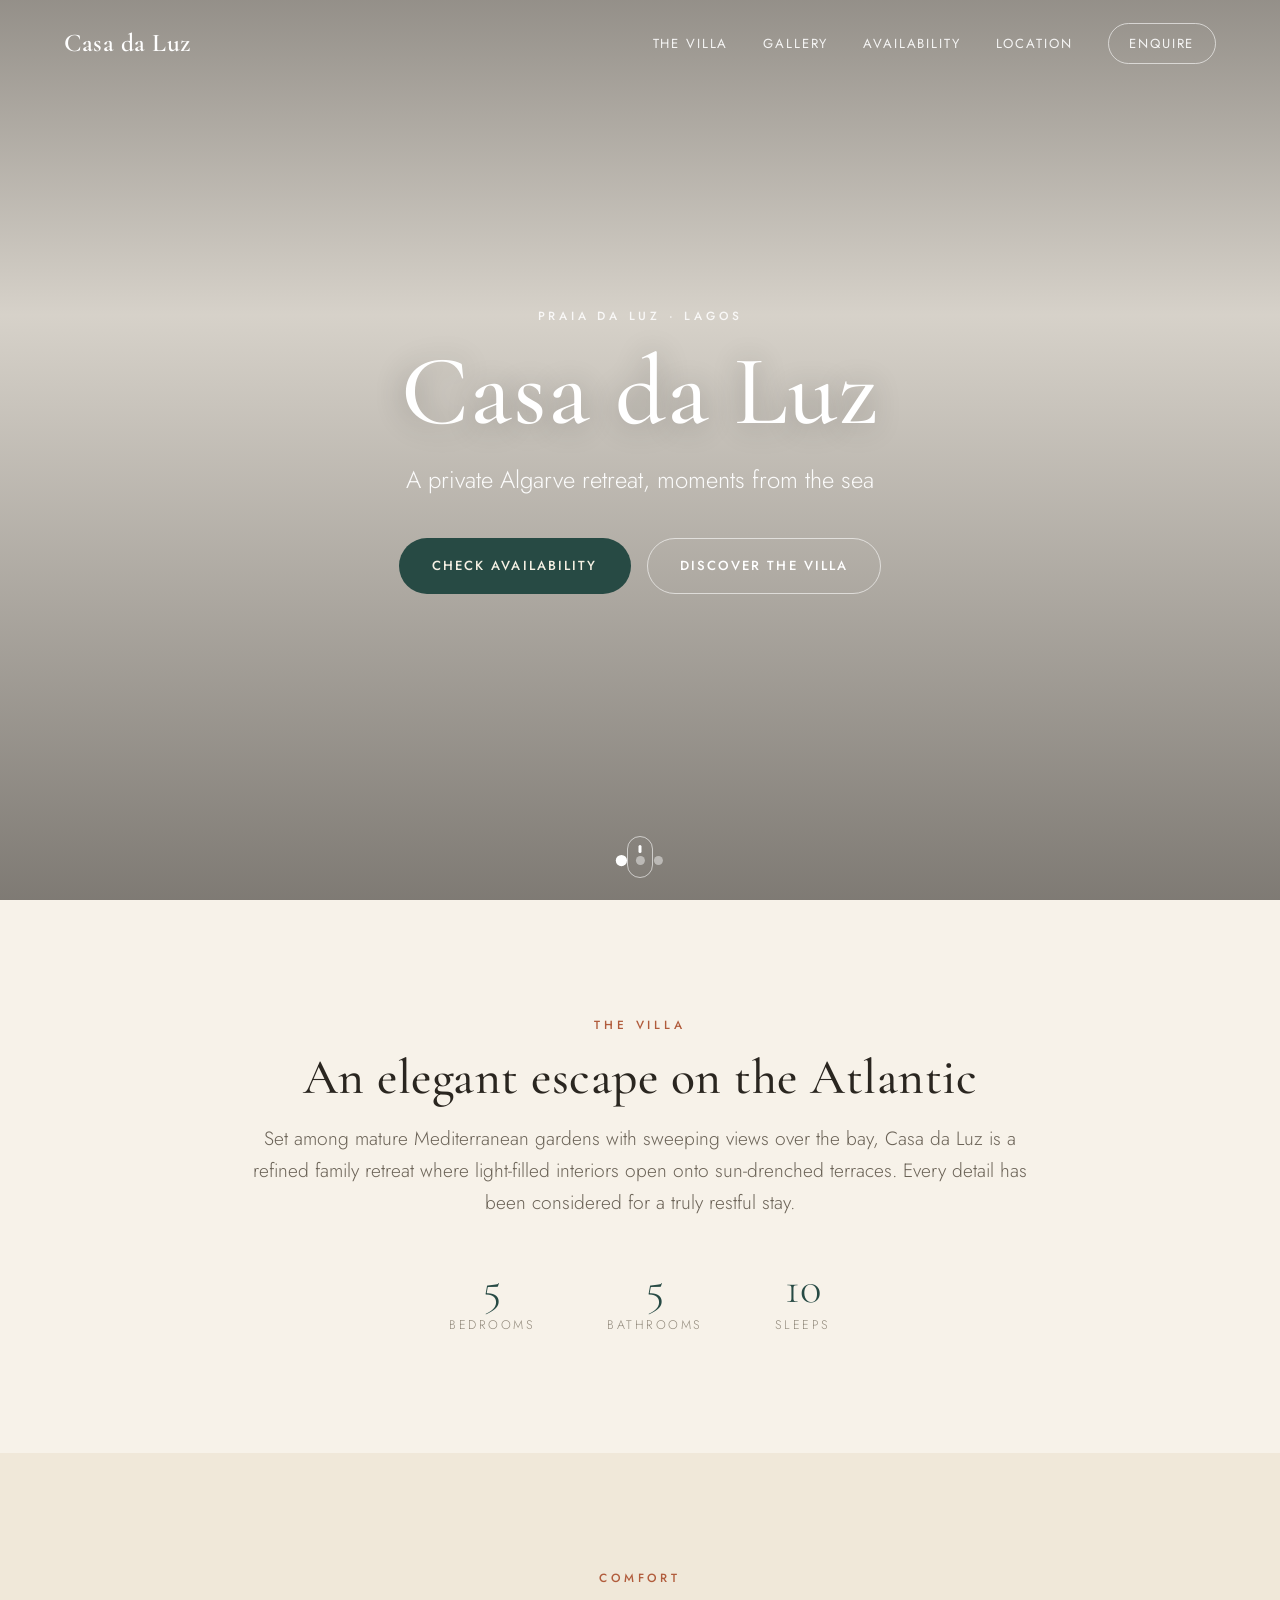
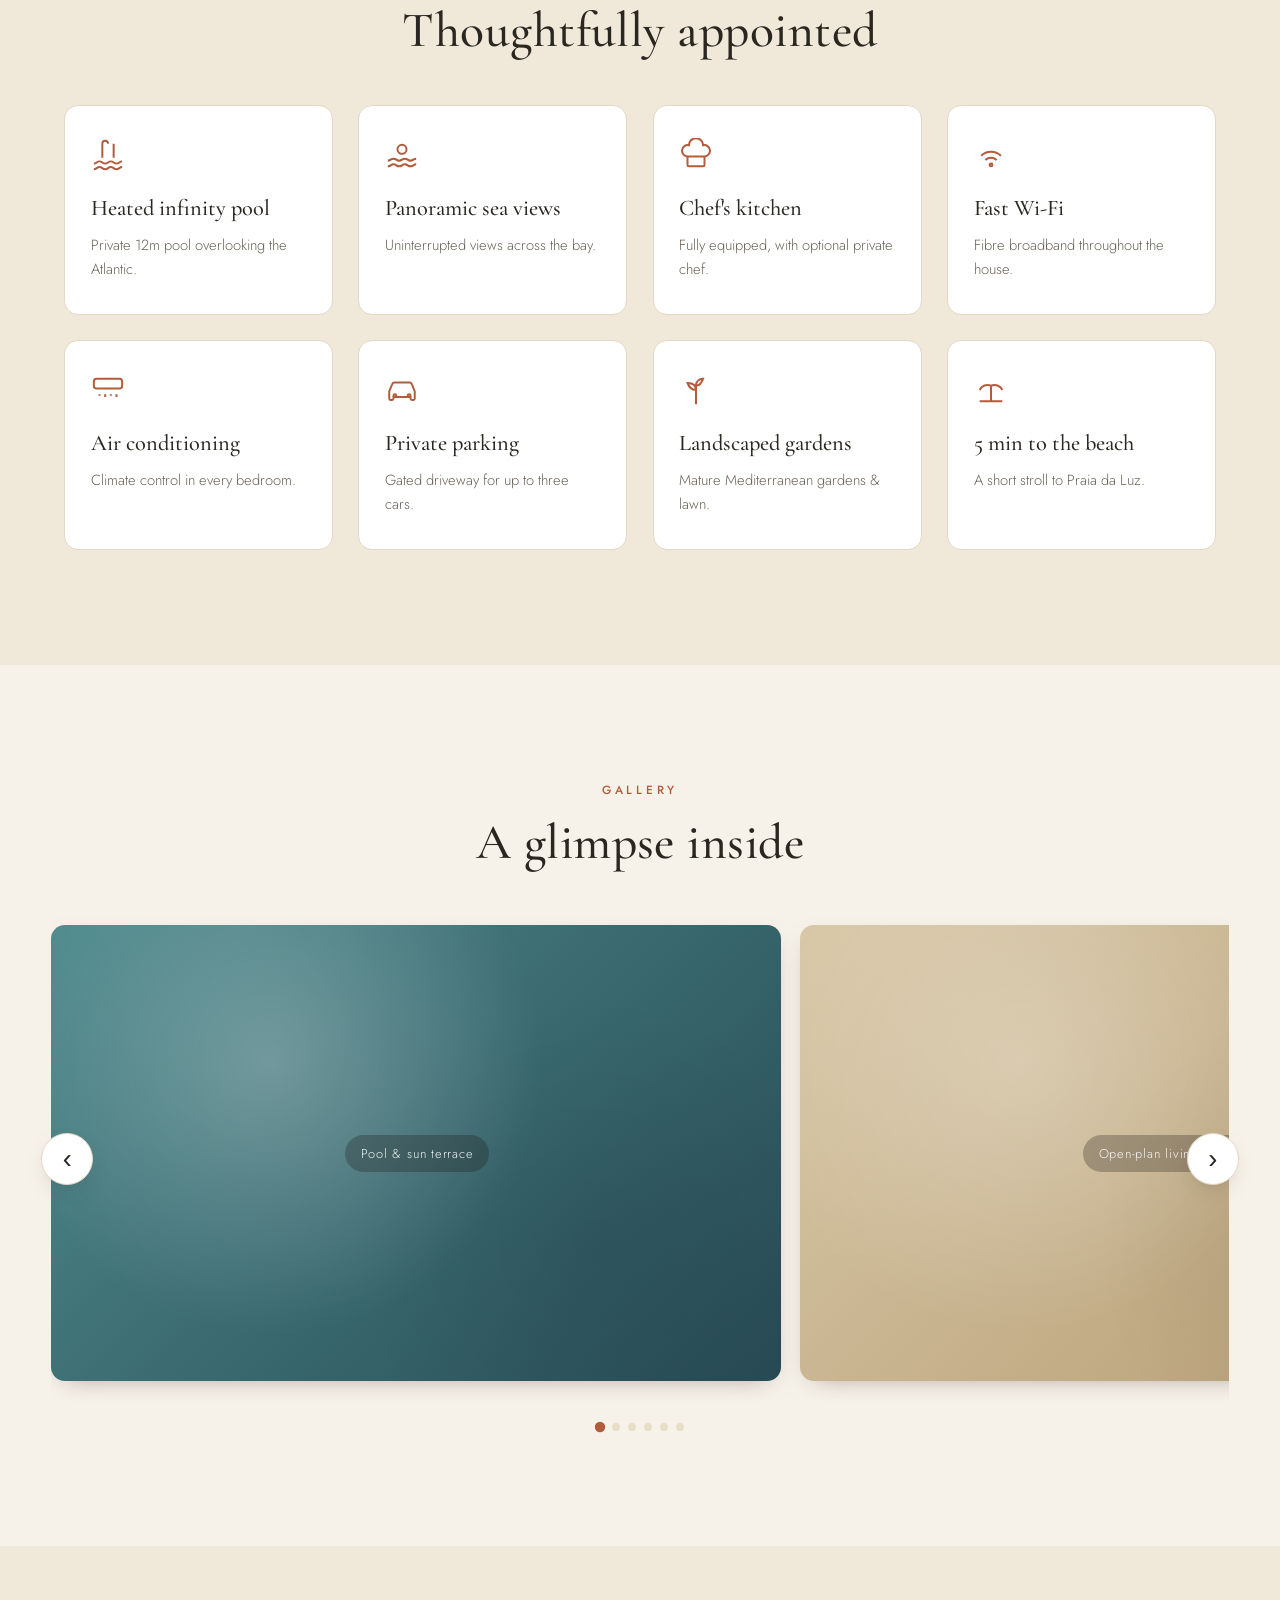
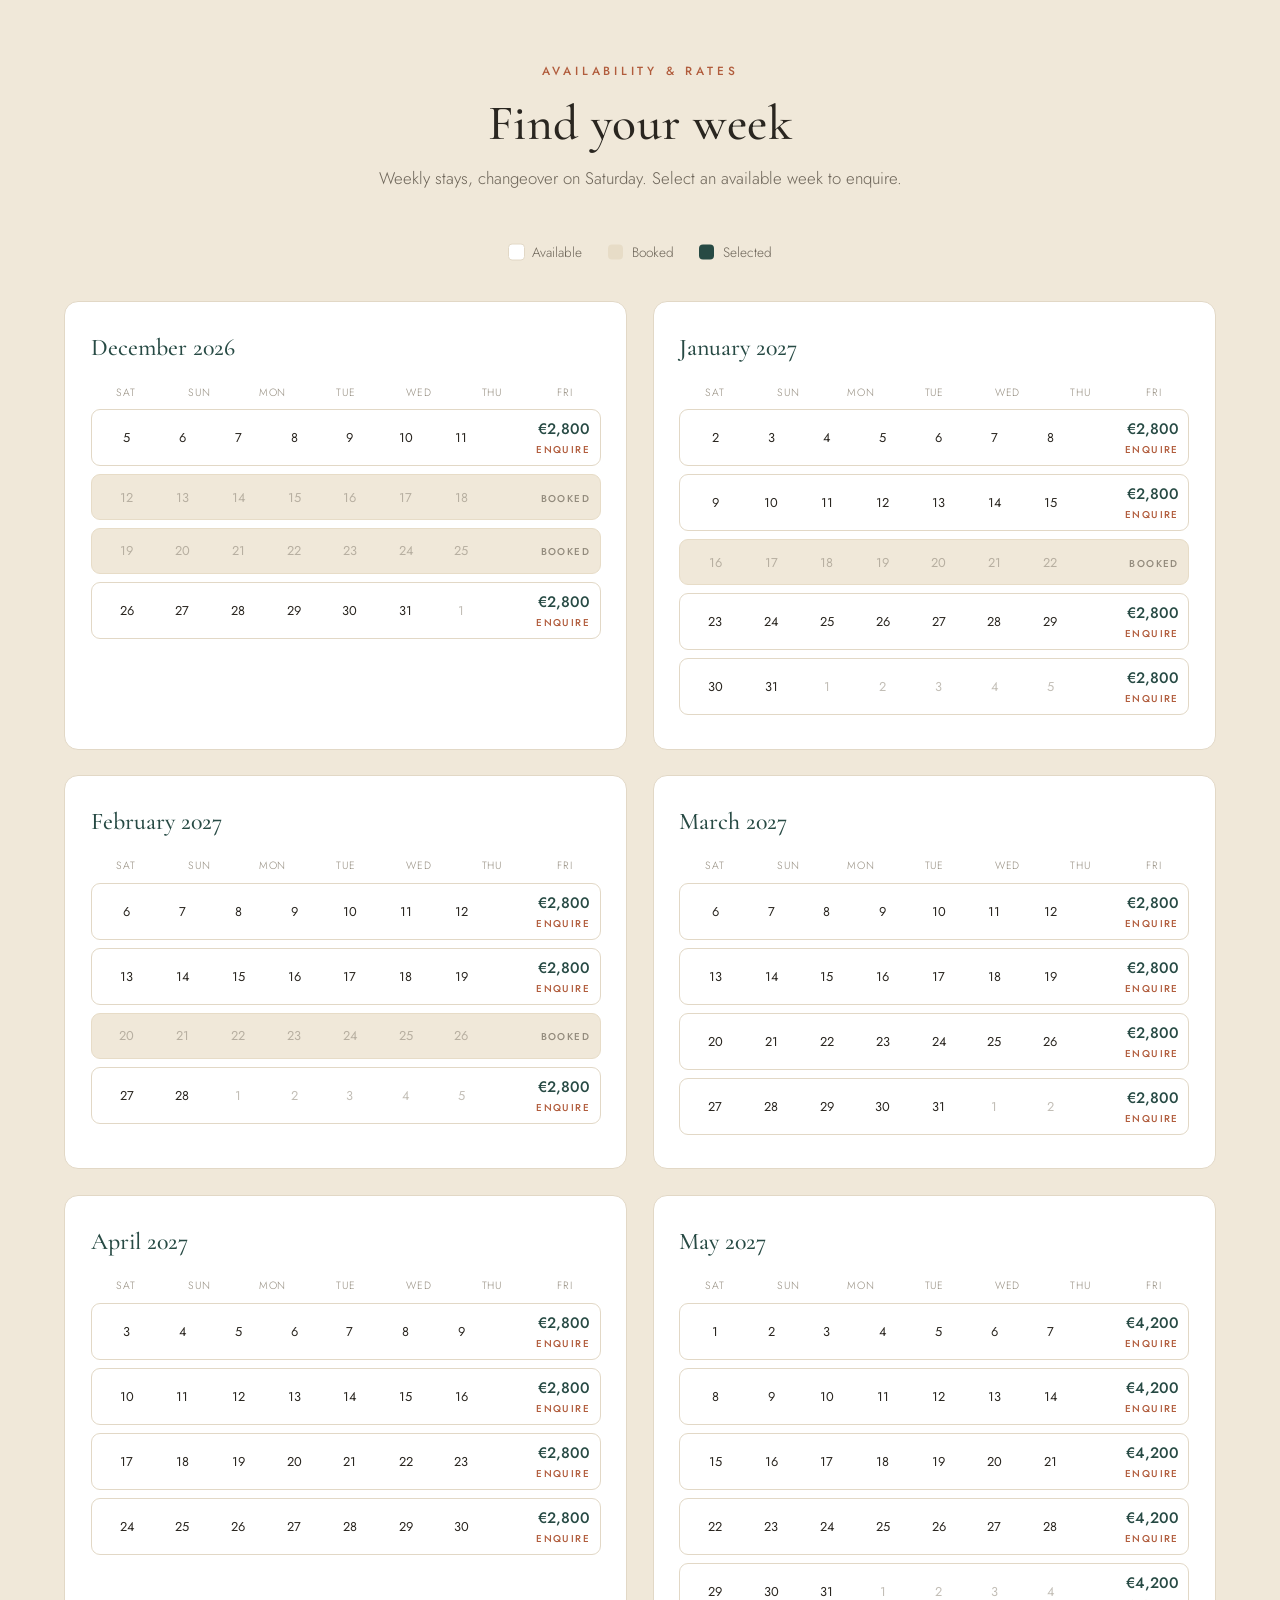
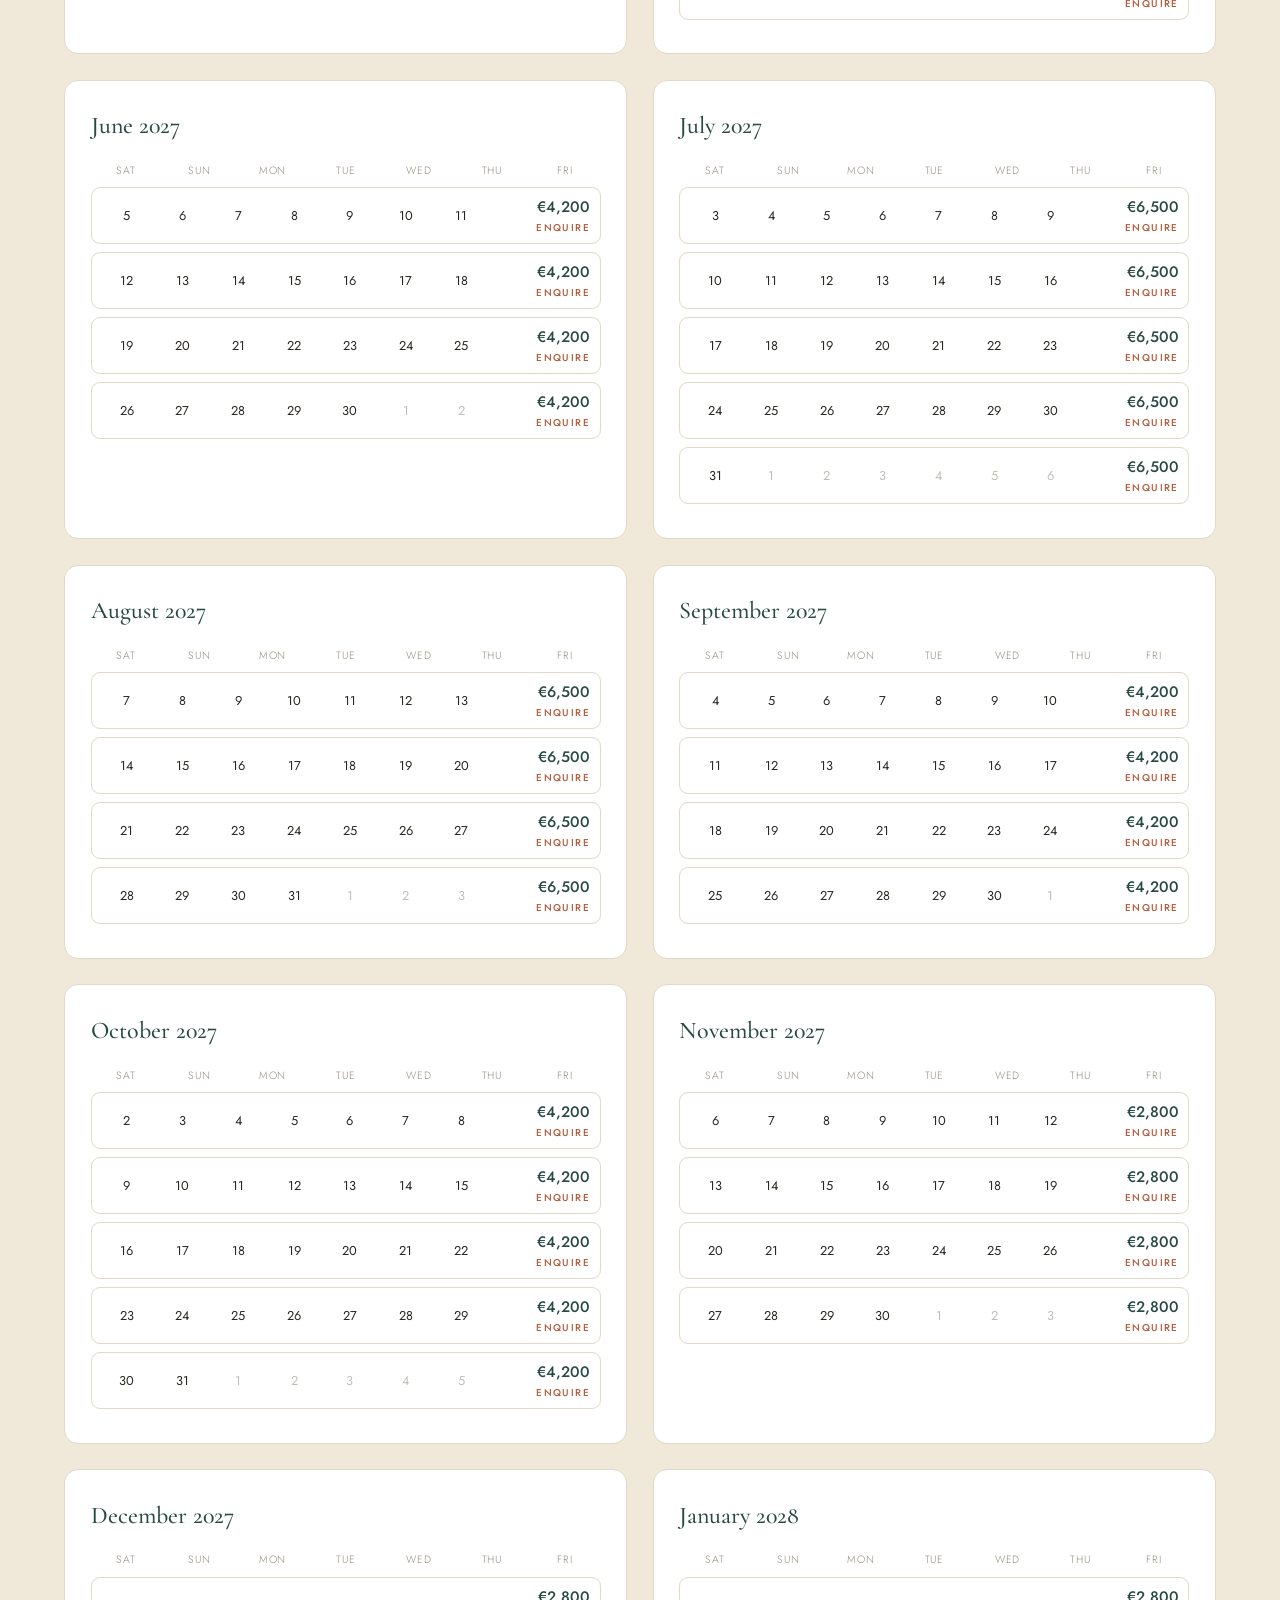
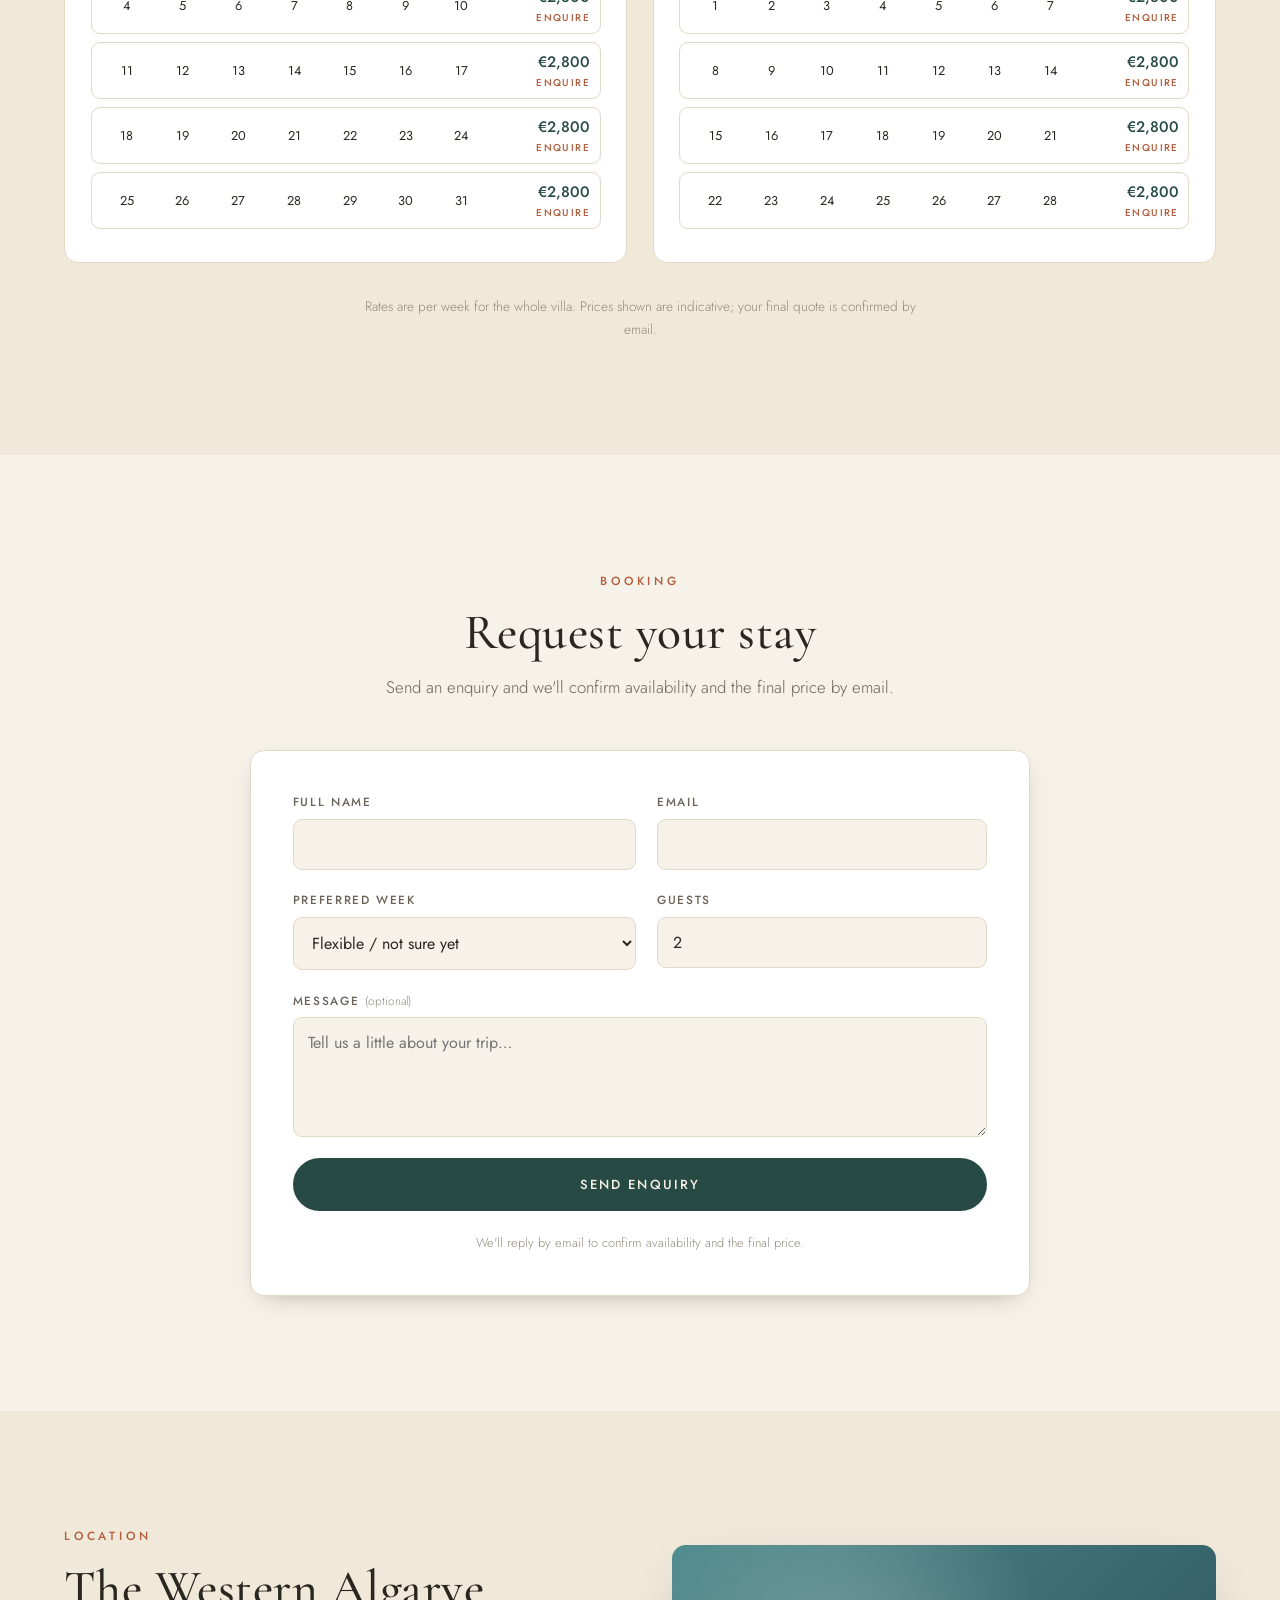
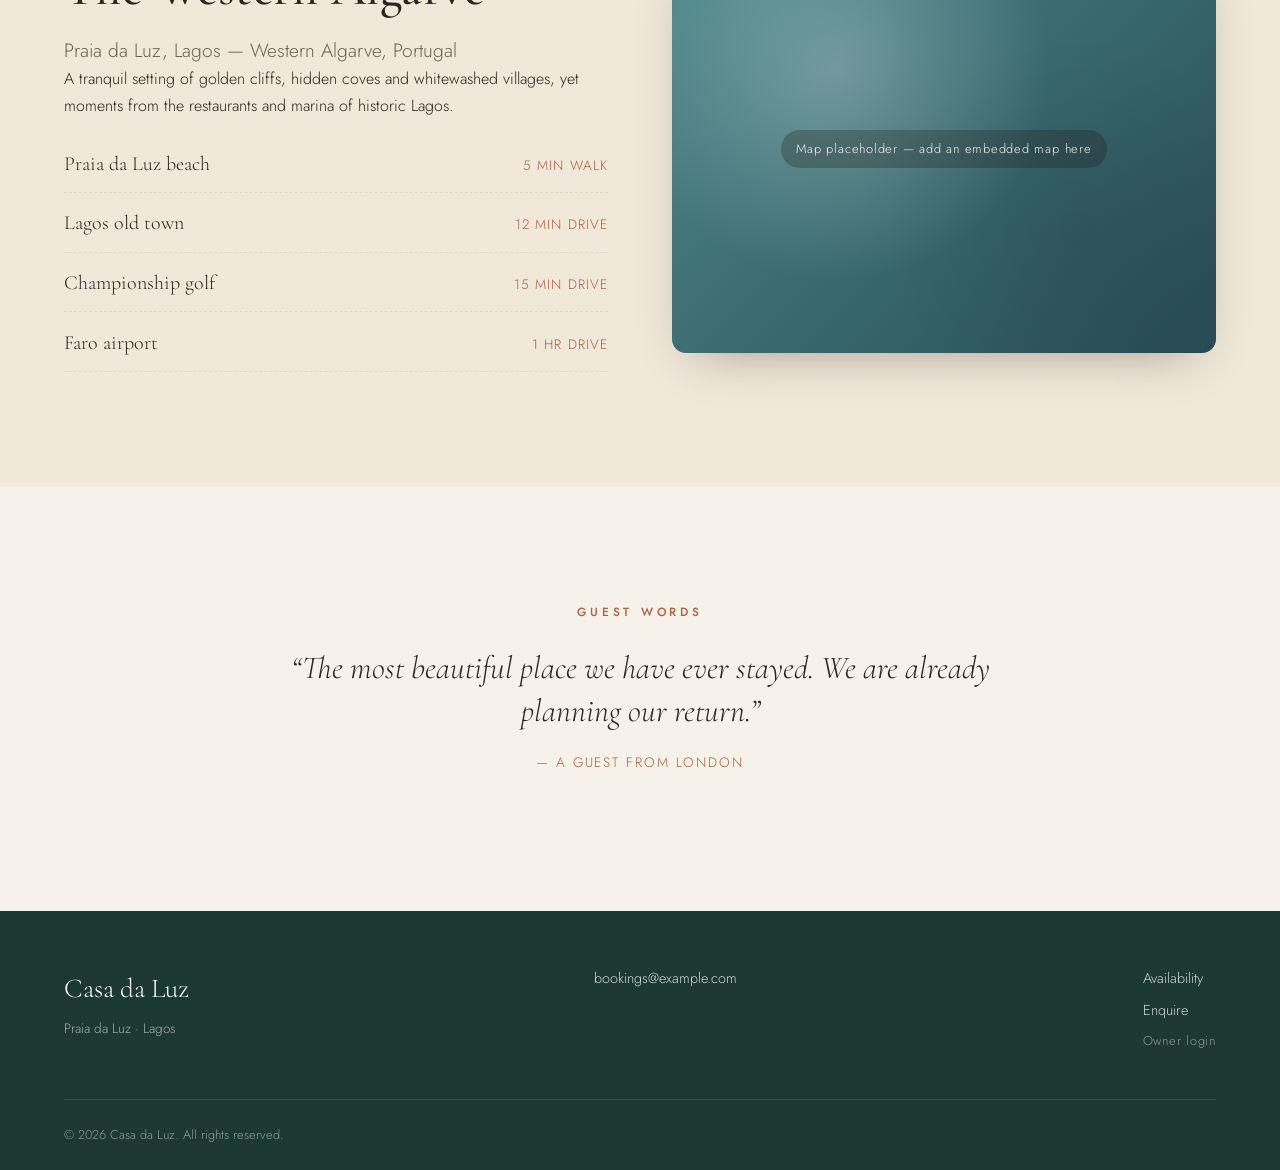
==== commit 9d876f86: "Set up Netlify hosting and server-side enquiry capture - Add netlify.toml (zero-build static publish" ====
--- a/index.html
+++ b/index.html
@@ -133,7 +133,11 @@
         <button type="button" class="sw-clear" id="clearWeek" aria-label="Clear selection">×</button>
       </div>
 
-      <form class="enquiry-form" id="enquiryForm">
+      <form class="enquiry-form" id="enquiryForm" name="enquiry" method="POST"
+            data-netlify="true" netlify-honeypot="bot-field">
+        <!-- Netlify Forms: identifies this submission + a spam honeypot. -->
+        <input type="hidden" name="form-name" value="enquiry" />
+        <p class="hp" aria-hidden="true"><label>Leave this empty <input name="bot-field" /></label></p>
         <div class="field">
           <label for="fName">Full name</label>
           <input type="text" id="fName" name="name" required />
@@ -156,9 +160,16 @@
         </div>
         <div class="field field-wide">
           <button type="submit" class="btn btn-primary btn-block">Send enquiry</button>
-          <p class="form-hint">This opens your email app with the details pre-filled.</p>
+          <p class="form-hint">We'll reply by email to confirm availability and the final price.</p>
         </div>
       </form>
+
+      <div class="form-success" id="formSuccess" hidden>
+        <div class="fs-mark">✓</div>
+        <h3>Thank you — your enquiry is on its way</h3>
+        <p>We've received your request and will be in touch by email shortly to
+           confirm availability and pricing. We look forward to welcoming you.</p>
+      </div>
     </div>
   </section>
 
--- a/css/styles.css
+++ b/css/styles.css
@@ -490,6 +490,22 @@
 }
 .field textarea { resize: vertical; }
 .form-hint { text-align: center; font-size: 0.8rem; color: var(--ink-mute); margin-top: 0.9rem; }
+.hp { position: absolute; left: -9999px; width: 1px; height: 1px; overflow: hidden; }
+
+.form-success {
+  text-align: center;
+  background: var(--white); border: 1px solid var(--line);
+  border-radius: var(--radius); padding: clamp(2.4rem, 6vw, 3.6rem);
+  box-shadow: var(--shadow-sm);
+}
+.form-success .fs-mark {
+  width: 62px; height: 62px; margin: 0 auto 1.4rem;
+  display: flex; align-items: center; justify-content: center;
+  border-radius: 50%; background: var(--pine); color: #F2EEE3;
+  font-size: 1.9rem; line-height: 1;
+}
+.form-success h3 { font-family: var(--serif); font-weight: 500; font-size: 1.9rem; color: var(--pine); margin-bottom: 0.7rem; }
+.form-success p { color: var(--ink-soft); max-width: 460px; margin: 0 auto; }
 
 /* --- location -------------------------------------------------------------- */
 
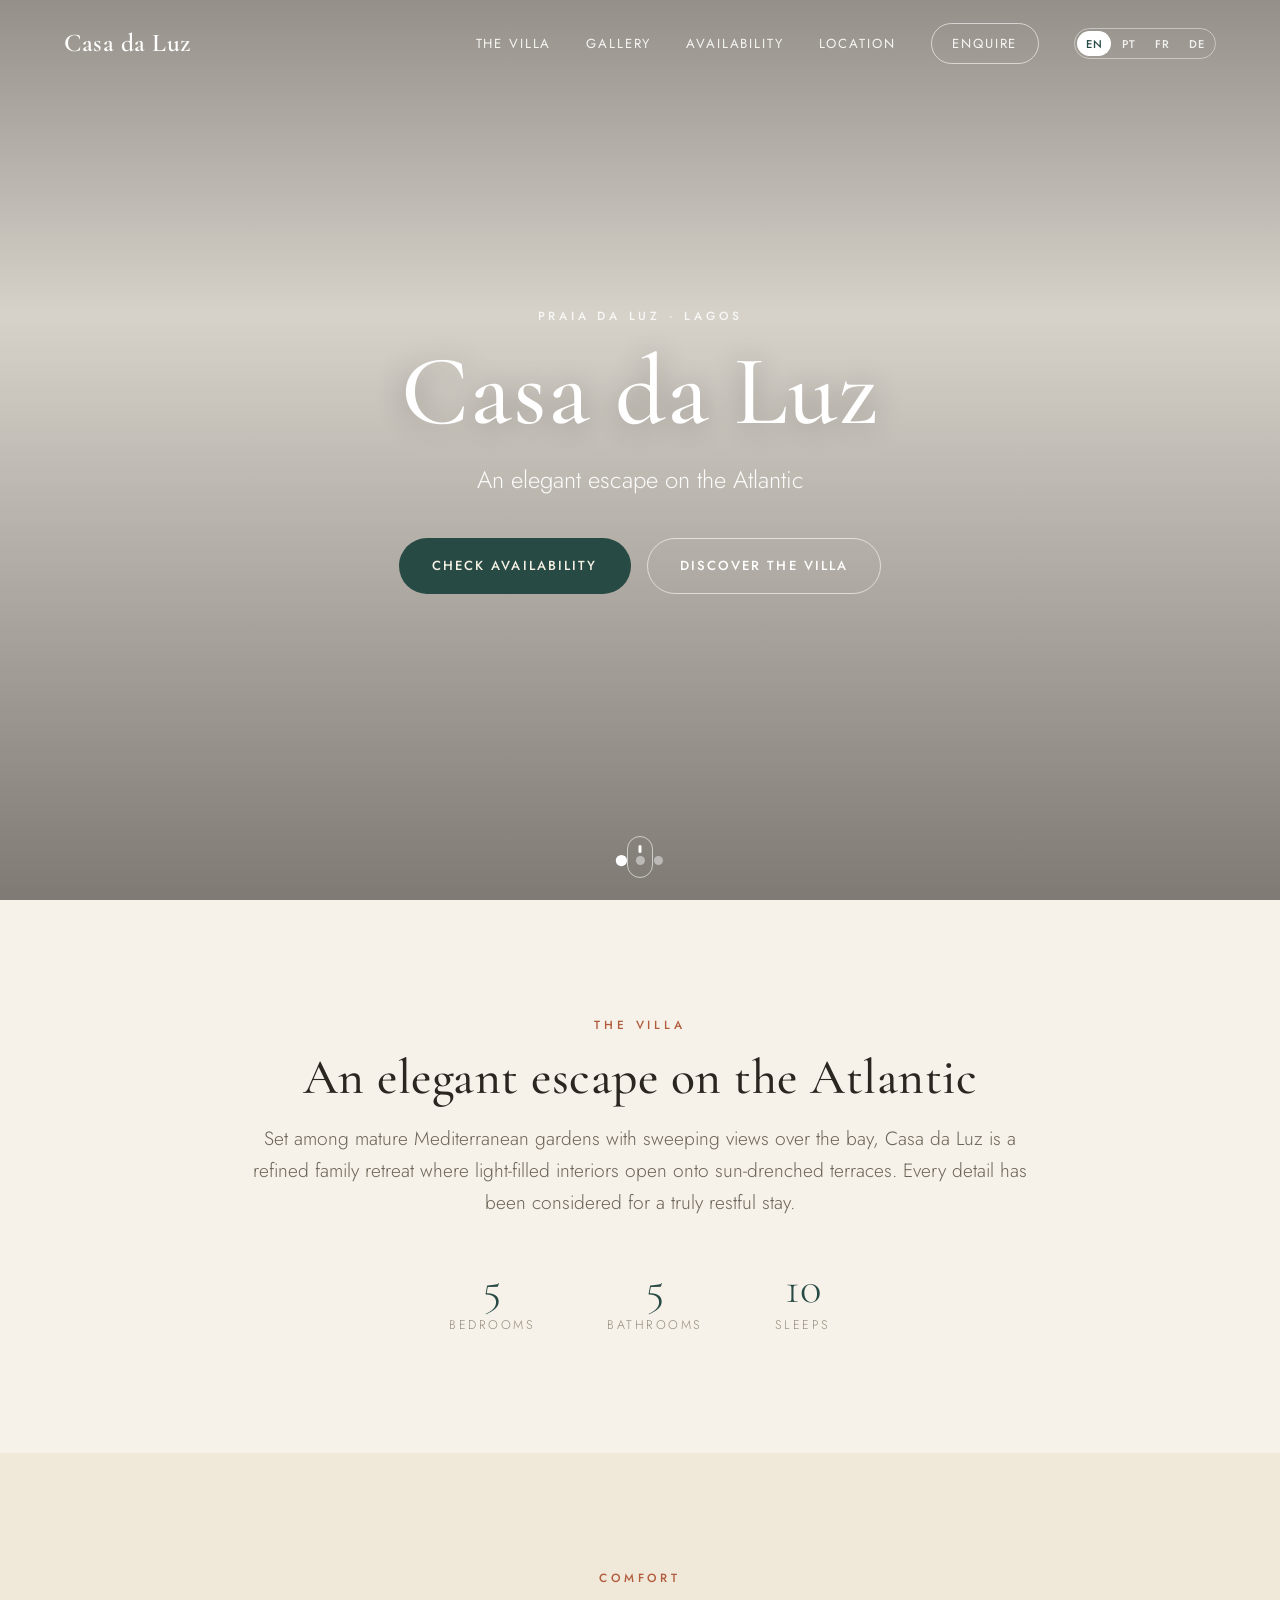
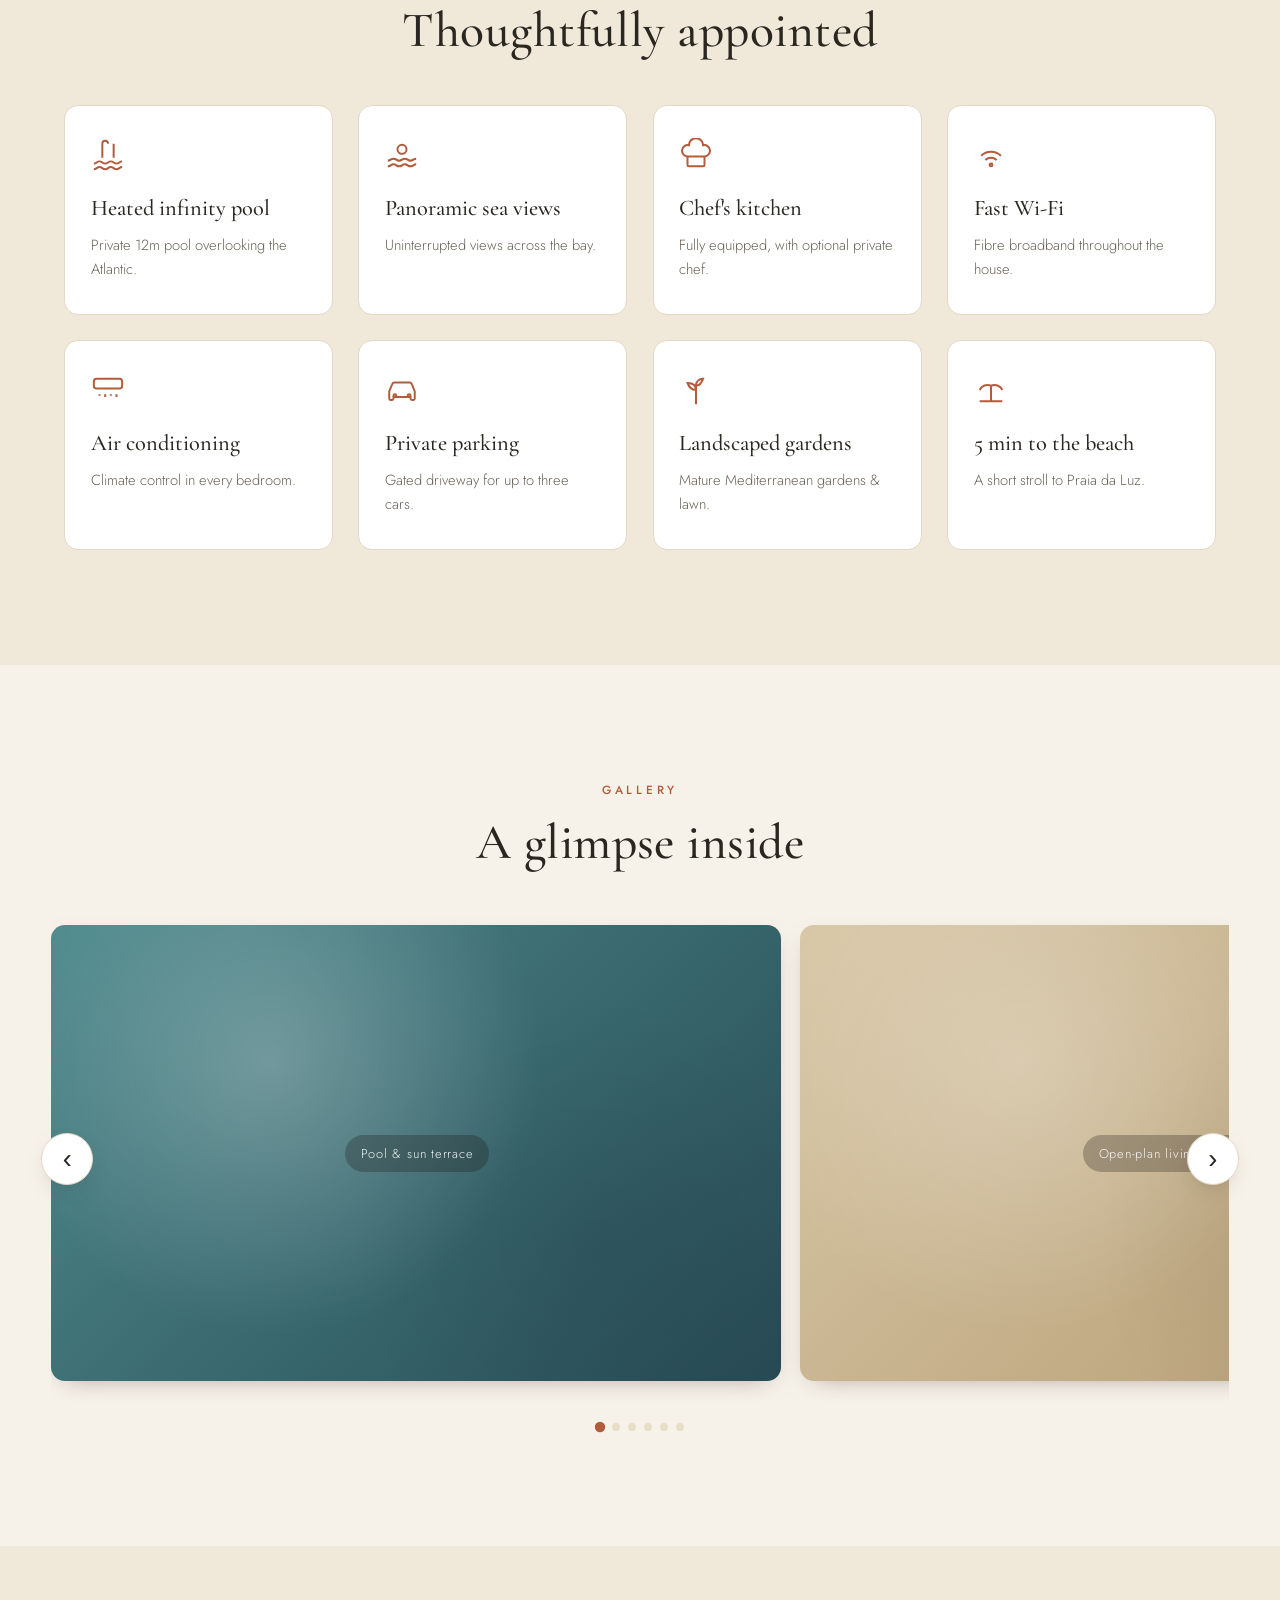
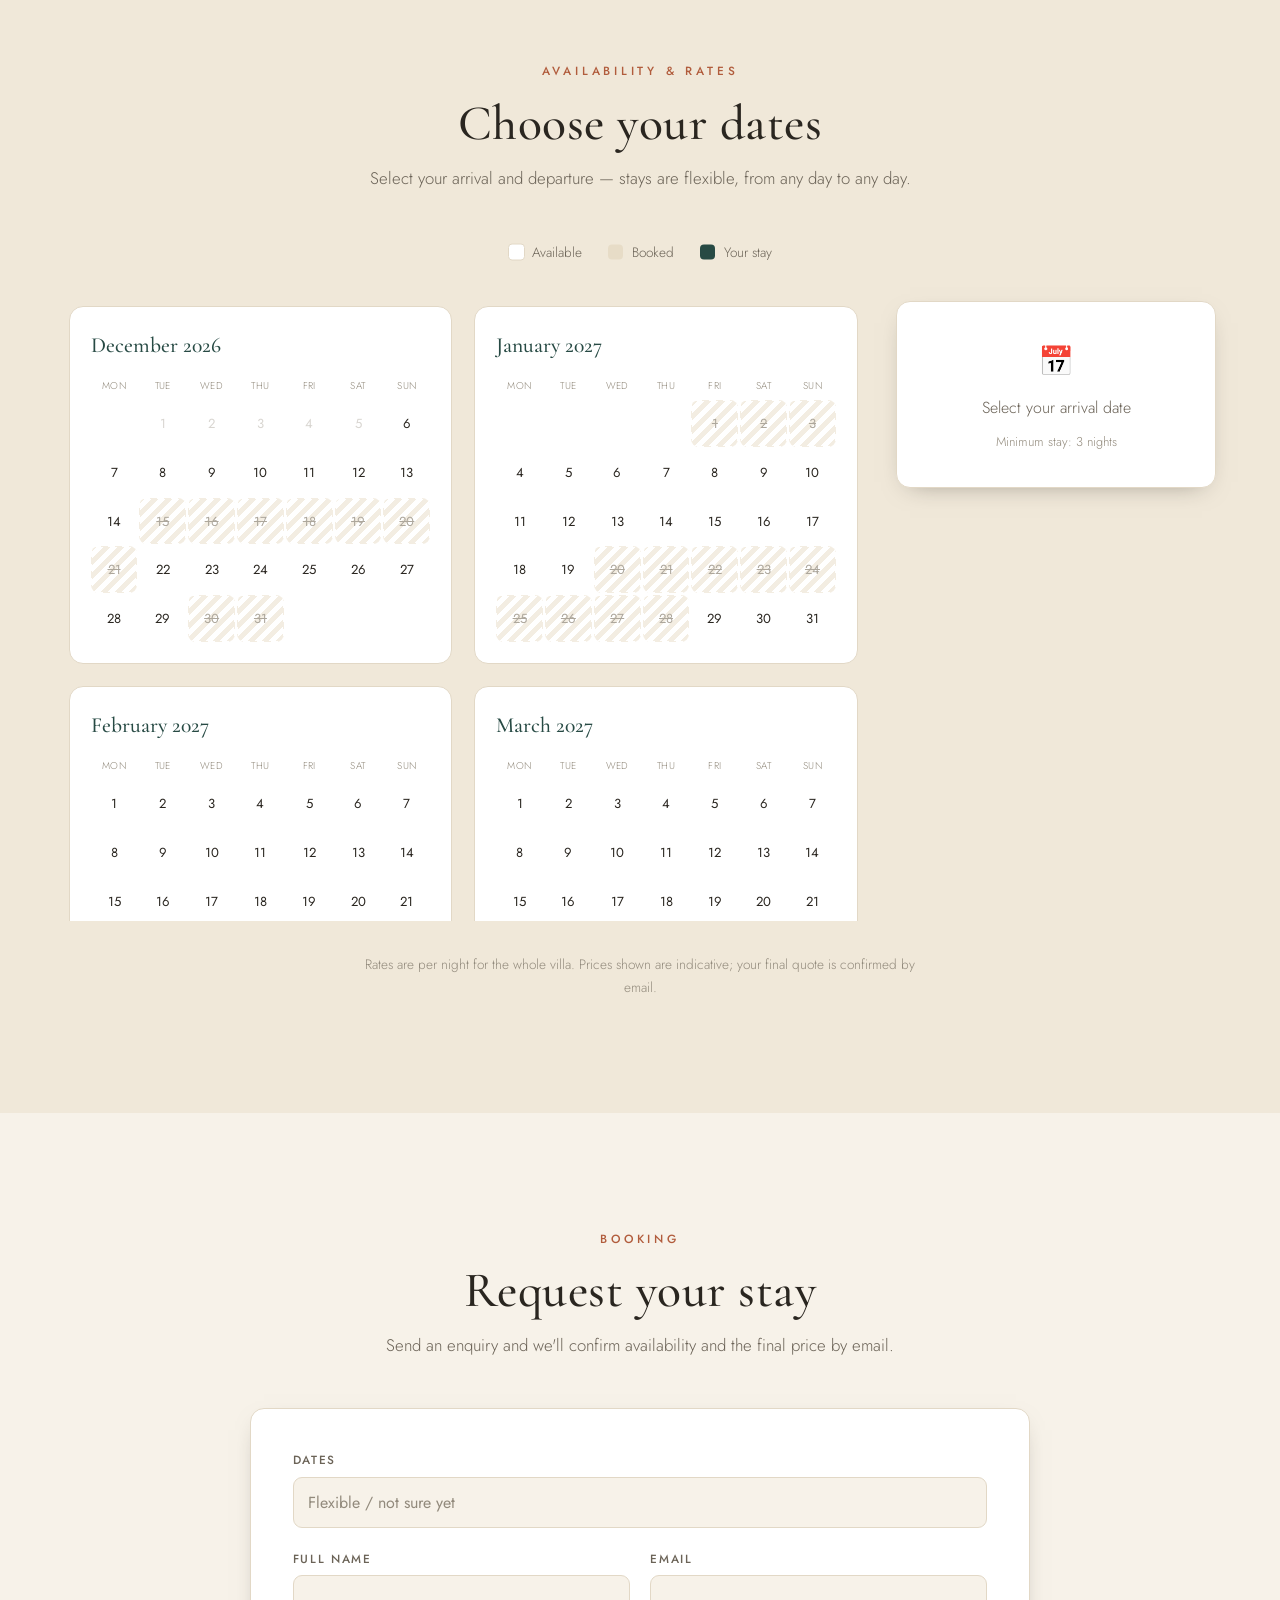
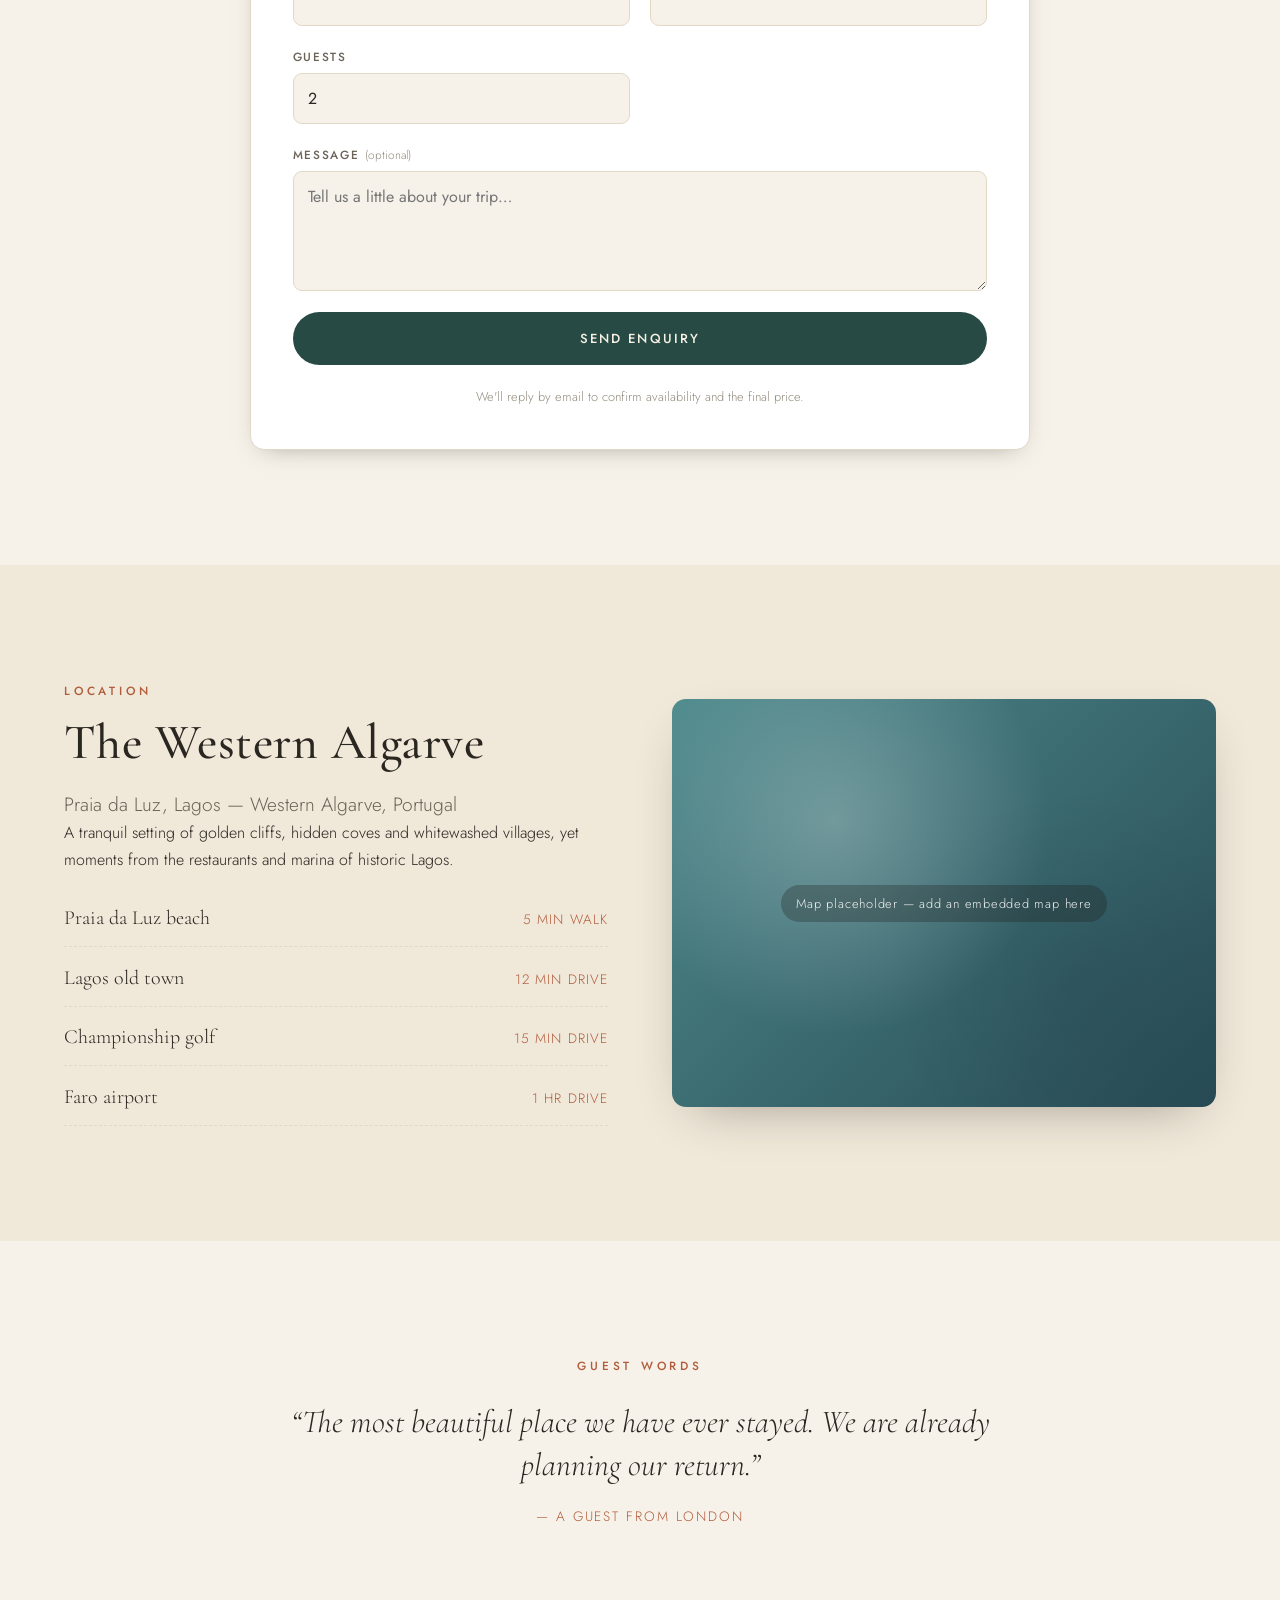
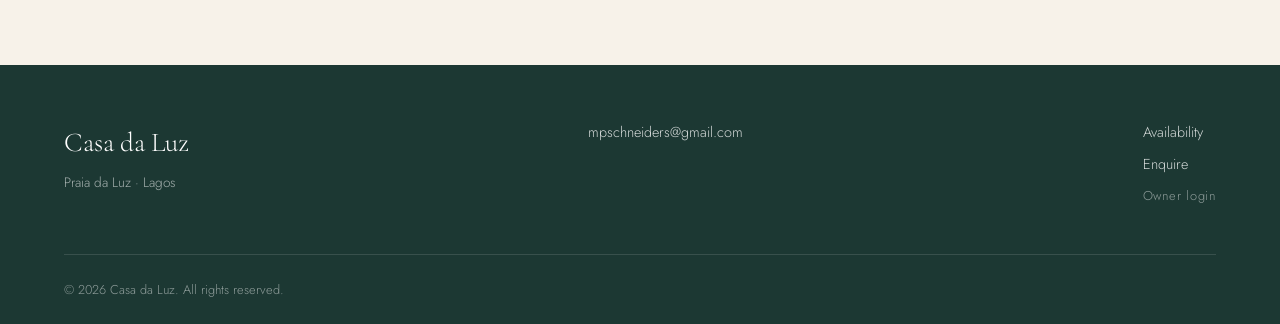
==== commit 43584609: "Add flexible date-range booking, 4 languages, and route enquiries to owner Booking - Replace whole-w" ====
--- a/index.html
+++ b/index.html
@@ -19,11 +19,12 @@
     <div class="container header-inner">
       <a href="#top" class="brand" data-villa-name>Casa da Luz</a>
       <nav class="nav" id="nav">
-        <a href="#villa">The Villa</a>
-        <a href="#gallery">Gallery</a>
-        <a href="#availability">Availability</a>
-        <a href="#location">Location</a>
-        <a href="#enquire" class="nav-cta">Enquire</a>
+        <a href="#villa" data-i18n="nav.villa">The Villa</a>
+        <a href="#gallery" data-i18n="nav.gallery">Gallery</a>
+        <a href="#availability" data-i18n="nav.availability">Availability</a>
+        <a href="#location" data-i18n="nav.location">Location</a>
+        <a href="#enquire" class="nav-cta" data-i18n="nav.enquire">Enquire</a>
+        <div class="lang-switch" id="langSwitch" role="group" aria-label="Language"></div>
       </nav>
       <button class="nav-toggle" id="navToggle" aria-label="Menu" aria-expanded="false">
         <span></span><span></span><span></span>
@@ -38,10 +39,10 @@
     <div class="hero-content">
       <p class="eyebrow" data-villa-location>Praia da Luz · Lagos</p>
       <h1 class="hero-title" data-villa-name>Casa da Luz</h1>
-      <p class="hero-tagline" data-villa-tagline>A private Algarve retreat, moments from the sea</p>
+      <p class="hero-tagline" data-i18n="intro.title">An elegant escape on the Atlantic</p>
       <div class="hero-actions">
-        <a href="#availability" class="btn btn-primary">Check availability</a>
-        <a href="#villa" class="btn btn-ghost">Discover the villa</a>
+        <a href="#availability" class="btn btn-primary" data-i18n="hero.ctaCheck">Check availability</a>
+        <a href="#villa" class="btn btn-ghost" data-i18n="hero.ctaDiscover">Discover the villa</a>
       </div>
     </div>
     <div class="hero-dots" id="heroDots" aria-hidden="true"></div>
@@ -51,14 +52,9 @@
   <!-- ===================== INTRO / STATS ===================== -->
   <section class="section intro" id="villa">
     <div class="container narrow center">
-      <p class="eyebrow">The Villa</p>
-      <h2 class="section-title">An elegant escape on the Atlantic</h2>
-      <p class="lede">
-        Set among mature Mediterranean gardens with sweeping views over the bay,
-        <span data-villa-name>Casa da Luz</span> is a refined family retreat where
-        light-filled interiors open onto sun-drenched terraces. Every detail has
-        been considered for a truly restful stay.
-      </p>
+      <p class="eyebrow" data-i18n="intro.eyebrow">The Villa</p>
+      <h2 class="section-title" data-i18n="intro.title">An elegant escape on the Atlantic</h2>
+      <p class="lede" id="introLede"></p>
       <ul class="stats" id="stats"></ul>
     </div>
   </section>
@@ -67,8 +63,8 @@
   <section class="section amenities alt">
     <div class="container">
       <div class="section-head center">
-        <p class="eyebrow">Comfort</p>
-        <h2 class="section-title">Thoughtfully appointed</h2>
+        <p class="eyebrow" data-i18n="amenities.eyebrow">Comfort</p>
+        <h2 class="section-title" data-i18n="amenities.title">Thoughtfully appointed</h2>
       </div>
       <ul class="amenity-grid" id="amenityGrid"></ul>
     </div>
@@ -78,8 +74,8 @@
   <section class="section gallery" id="gallery">
     <div class="container">
       <div class="section-head center">
-        <p class="eyebrow">Gallery</p>
-        <h2 class="section-title">A glimpse inside</h2>
+        <p class="eyebrow" data-i18n="gallery.eyebrow">Gallery</p>
+        <h2 class="section-title" data-i18n="gallery.title">A glimpse inside</h2>
       </div>
     </div>
     <div class="gallery-carousel">
@@ -94,25 +90,23 @@
   <section class="section availability alt" id="availability">
     <div class="container">
       <div class="section-head center">
-        <p class="eyebrow">Availability &amp; Rates</p>
-        <h2 class="section-title">Find your week</h2>
-        <p class="section-sub">
-          Weekly stays, changeover on Saturday. Select an available week to enquire.
-        </p>
+        <p class="eyebrow" data-i18n="avail.eyebrow">Availability &amp; Rates</p>
+        <h2 class="section-title" data-i18n="avail.title">Choose your dates</h2>
+        <p class="section-sub" data-i18n="avail.sub"></p>
       </div>
 
       <div class="cal-legend">
-        <span class="lg lg-avail">Available</span>
-        <span class="lg lg-booked">Booked</span>
-        <span class="lg lg-selected">Selected</span>
-      </div>
-
-      <div class="cal" id="calendar"></div>
-
-      <p class="cal-note">
-        Rates are per week for the whole villa. Prices shown are indicative;
-        your final quote is confirmed by email.
-      </p>
+        <span class="lg lg-avail" data-i18n="avail.legendAvailable">Available</span>
+        <span class="lg lg-booked" data-i18n="avail.legendBooked">Booked</span>
+        <span class="lg lg-selected" data-i18n="avail.legendSelected">Your stay</span>
+      </div>
+
+      <div class="booking">
+        <div class="cal" id="calendar"></div>
+        <aside class="quote" id="quote"></aside>
+      </div>
+
+      <p class="cal-note" data-i18n="avail.note"></p>
     </div>
   </section>
 
@@ -120,55 +114,53 @@
   <section class="section enquire" id="enquire">
     <div class="container narrow">
       <div class="section-head center">
-        <p class="eyebrow">Booking</p>
-        <h2 class="section-title">Request your stay</h2>
-        <p class="section-sub">
-          Send an enquiry and we'll confirm availability and the final price by email.
-        </p>
-      </div>
-
-      <div class="selected-week" id="selectedWeek" hidden>
-        <span class="sw-label">Selected week</span>
-        <span class="sw-value" id="selectedWeekText"></span>
-        <button type="button" class="sw-clear" id="clearWeek" aria-label="Clear selection">×</button>
+        <p class="eyebrow" data-i18n="enquire.eyebrow">Booking</p>
+        <h2 class="section-title" data-i18n="enquire.title">Request your stay</h2>
+        <p class="section-sub" data-i18n="enquire.sub"></p>
       </div>
 
       <form class="enquiry-form" id="enquiryForm" name="enquiry" method="POST"
             data-netlify="true" netlify-honeypot="bot-field">
-        <!-- Netlify Forms: identifies this submission + a spam honeypot. -->
         <input type="hidden" name="form-name" value="enquiry" />
         <p class="hp" aria-hidden="true"><label>Leave this empty <input name="bot-field" /></label></p>
+
+        <!-- hidden machine-readable fields set from the calendar selection -->
+        <input type="hidden" id="fCheckIn"  name="check_in" />
+        <input type="hidden" id="fCheckOut" name="check_out" />
+        <input type="hidden" id="fNights"   name="nights" />
+        <input type="hidden" id="fTotal"    name="estimated_total" />
+        <input type="hidden" id="fDates"    name="dates" />
+
+        <div class="field field-wide">
+          <label data-i18n="enquire.dates">Dates</label>
+          <button type="button" class="dates-display" id="datesDisplay"></button>
+        </div>
         <div class="field">
-          <label for="fName">Full name</label>
+          <label for="fName" data-i18n="enquire.name">Full name</label>
           <input type="text" id="fName" name="name" required />
         </div>
         <div class="field">
-          <label for="fEmail">Email</label>
+          <label for="fEmail" data-i18n="enquire.email">Email</label>
           <input type="email" id="fEmail" name="email" required />
         </div>
         <div class="field">
-          <label for="fWeek">Preferred week</label>
-          <select id="fWeek" name="week"></select>
-        </div>
-        <div class="field">
-          <label for="fGuests">Guests</label>
+          <label for="fGuests" data-i18n="enquire.guests">Guests</label>
           <input type="number" id="fGuests" name="guests" min="1" max="20" value="2" />
         </div>
         <div class="field field-wide">
-          <label for="fMessage">Message <span class="opt">(optional)</span></label>
-          <textarea id="fMessage" name="message" rows="4" placeholder="Tell us a little about your trip…"></textarea>
+          <label for="fMessage"><span data-i18n="enquire.message">Message</span> <span class="opt" data-i18n="enquire.optional">(optional)</span></label>
+          <textarea id="fMessage" name="message" rows="4"></textarea>
         </div>
         <div class="field field-wide">
-          <button type="submit" class="btn btn-primary btn-block">Send enquiry</button>
-          <p class="form-hint">We'll reply by email to confirm availability and the final price.</p>
+          <button type="submit" class="btn btn-primary btn-block" data-i18n="enquire.submit">Send enquiry</button>
+          <p class="form-hint" data-i18n="enquire.hint"></p>
         </div>
       </form>
 
       <div class="form-success" id="formSuccess" hidden>
         <div class="fs-mark">✓</div>
-        <h3>Thank you — your enquiry is on its way</h3>
-        <p>We've received your request and will be in touch by email shortly to
-           confirm availability and pricing. We look forward to welcoming you.</p>
+        <h3 data-i18n="enquire.successTitle"></h3>
+        <p data-i18n="enquire.successText"></p>
       </div>
     </div>
   </section>
@@ -177,19 +169,14 @@
   <section class="section location alt" id="location">
     <div class="container location-inner">
       <div class="location-text">
-        <p class="eyebrow">Location</p>
-        <h2 class="section-title">The Western Algarve</h2>
-        <p class="lede" data-villa-location-long>
-          Praia da Luz, Lagos — Western Algarve, Portugal
-        </p>
-        <p>
-          A tranquil setting of golden cliffs, hidden coves and whitewashed
-          villages, yet moments from the restaurants and marina of historic Lagos.
-        </p>
+        <p class="eyebrow" data-i18n="location.eyebrow">Location</p>
+        <h2 class="section-title" data-i18n="location.title">The Western Algarve</h2>
+        <p class="lede" data-villa-location-long>Praia da Luz, Lagos — Western Algarve, Portugal</p>
+        <p data-i18n="location.prose"></p>
         <ul class="highlights" id="highlights"></ul>
       </div>
       <div class="location-map ph" data-tone="b">
-        <span class="ph-label">Map placeholder — add an embedded map here</span>
+        <span class="ph-label" data-i18n="location.map">Map placeholder</span>
       </div>
     </div>
   </section>
@@ -197,7 +184,7 @@
   <!-- ===================== TESTIMONIALS ===================== -->
   <section class="section testimonials">
     <div class="container narrow center">
-      <p class="eyebrow">Guest words</p>
+      <p class="eyebrow" data-i18n="testimonials.eyebrow">Guest words</p>
       <div class="testimonial-carousel" id="testimonials"></div>
     </div>
   </section>
@@ -211,16 +198,17 @@
       </div>
       <div class="footer-contact" id="footerContact"></div>
       <div class="footer-links">
-        <a href="#availability">Availability</a>
-        <a href="#enquire">Enquire</a>
-        <a href="admin.html" class="owner-link">Owner login</a>
+        <a href="#availability" data-i18n="nav.availability">Availability</a>
+        <a href="#enquire" data-i18n="nav.enquire">Enquire</a>
+        <a href="admin.html" class="owner-link" data-i18n="footer.ownerLogin">Owner login</a>
       </div>
     </div>
     <div class="container footer-bottom">
-      <span>© <span id="year"></span> <span data-villa-name>Casa da Luz</span>. All rights reserved.</span>
+      <span>© <span id="year"></span> <span data-villa-name>Casa da Luz</span>. <span data-i18n="footer.rights">All rights reserved.</span></span>
     </div>
   </footer>
 
+  <script src="js/i18n.js"></script>
   <script src="js/data.js"></script>
   <script src="js/calendar.js"></script>
   <script src="js/main.js"></script>
--- a/css/styles.css
+++ b/css/styles.css
@@ -162,6 +162,22 @@
 .site-header.scrolled .nav .nav-cta { border-color: var(--pine); color: var(--pine); }
 .site-header.scrolled .nav-toggle span { background: var(--ink); }
 
+/* language switcher */
+.lang-switch {
+  display: inline-flex; gap: 2px; padding: 2px;
+  border: 1px solid rgba(255,255,255,0.45); border-radius: 100px;
+}
+.lang-switch button {
+  border: none; background: transparent; cursor: pointer;
+  font-family: var(--sans); font-size: 0.7rem; letter-spacing: 0.06em; font-weight: 500;
+  color: rgba(255,255,255,0.85); padding: 0.28rem 0.55rem; border-radius: 100px;
+  transition: background 0.2s, color 0.2s;
+}
+.lang-switch button.active { background: #fff; color: var(--pine); }
+.site-header.scrolled .lang-switch { border-color: var(--line); }
+.site-header.scrolled .lang-switch button { color: var(--ink-soft); }
+.site-header.scrolled .lang-switch button.active { background: var(--pine); color: #fff; }
+
 .nav-toggle {
   display: none;
   flex-direction: column;
@@ -377,70 +393,97 @@
 .lg-booked::before   { background: var(--sand-3); }
 .lg-selected::before { background: var(--pine); }
 
+/* Booking = scrollable month calendar + sticky quote panel */
+.booking {
+  display: grid;
+  grid-template-columns: 1fr 320px;
+  gap: 1.8rem;
+  align-items: start;
+}
 .cal {
   display: grid;
   grid-template-columns: repeat(2, 1fr);
-  gap: 1.6rem;
+  gap: 1.4rem;
+  max-height: 620px;
+  overflow-y: auto;
+  padding: 0.3rem 0.6rem 0.3rem 0.3rem;
 }
 .cal-month {
   background: var(--white);
   border: 1px solid var(--line);
   border-radius: var(--radius);
-  padding: 1.6rem;
+  padding: 1.3rem;
 }
 .cal-month h3 {
-  font-family: var(--serif); font-weight: 500; font-size: 1.5rem;
-  margin-bottom: 1rem; color: var(--pine);
+  font-family: var(--serif); font-weight: 500; font-size: 1.35rem;
+  margin-bottom: 0.9rem; color: var(--pine);
 }
 .cal-dow {
   display: grid; grid-template-columns: repeat(7, 1fr);
-  gap: 2px; margin-bottom: 0.5rem;
+  gap: 2px; margin-bottom: 0.35rem;
 }
 .cal-dow span {
-  text-align: center; font-size: 0.66rem; letter-spacing: 0.08em;
+  text-align: center; font-size: 0.62rem; letter-spacing: 0.04em;
   text-transform: uppercase; color: var(--ink-mute);
 }
-.wk {
-  display: grid;
-  grid-template-columns: 1fr auto;
-  align-items: center;
-  gap: 0.6rem;
-  width: 100%;
-  background: var(--white);
-  border: 1px solid var(--line);
-  border-radius: var(--radius-sm);
-  padding: 0.5rem 0.6rem 0.5rem 0.5rem;
-  margin-bottom: 0.5rem;
-  cursor: pointer;
-  font-family: var(--sans);
-  text-align: left;
-  transition: border-color 0.2s, background 0.2s, transform 0.2s, box-shadow 0.2s;
-}
-.wk:hover:not(.wk-booked) { border-color: var(--pine); transform: translateY(-1px); box-shadow: var(--shadow-sm); }
-.wk-days { display: grid; grid-template-columns: repeat(7, 1fr); gap: 2px; }
-.wk-days .d {
-  text-align: center; font-size: 0.8rem; color: var(--ink);
-  padding: 0.28rem 0; border-radius: 5px;
-}
-.wk-days .d.out { color: var(--ink-mute); opacity: 0.55; }
-.wk-meta { display: flex; flex-direction: column; align-items: flex-end; gap: 2px; min-width: 92px; }
-.wk-price { font-weight: 500; font-size: 0.95rem; color: var(--pine); }
-.wk-cta {
-  font-size: 0.62rem; letter-spacing: 0.14em; text-transform: uppercase;
-  color: var(--terra); font-weight: 500;
-}
-
-.wk-booked { cursor: not-allowed; background: var(--sand-2); border-color: var(--sand-3); }
-.wk-booked .wk-days .d { color: var(--ink-mute); }
-.wk-booked .wk-price { color: var(--ink-mute); text-decoration: none; }
-.wk-booked .wk-cta { color: var(--ink-mute); }
-.wk-booked .wk-days { opacity: 0.6; }
-
-.wk-selected { border-color: var(--pine); background: var(--pine); }
-.wk-selected .wk-days .d { color: #F2EEE3; }
-.wk-selected .wk-days .d.out { color: rgba(242,238,227,0.6); }
-.wk-selected .wk-price { color: #fff; }
-.wk-selected .wk-cta { color: #E7C9B4; }
+.cal-grid { display: grid; grid-template-columns: repeat(7, 1fr); gap: 2px; }
+.day {
+  aspect-ratio: 1 / 1;
+  display: flex; align-items: center; justify-content: center;
+  font-family: var(--sans); font-size: 0.82rem; color: var(--ink);
+  background: transparent; border: 1px solid transparent; border-radius: 8px;
+  cursor: pointer; transition: background 0.15s, color 0.15s;
+}
+.day.empty { visibility: hidden; }
+.day.is-open:hover { background: var(--sand-3); }
+.day.is-past { color: var(--ink-mute); opacity: 0.35; cursor: default; }
+.day.is-booked {
+  color: var(--ink-mute); cursor: not-allowed;
+  background: repeating-linear-gradient(-45deg, var(--sand-2) 0 5px, transparent 5px 10px);
+  text-decoration: line-through; opacity: 0.75;
+}
+.day.in-range { background: var(--sand-3); border-radius: 0; }
+.day.is-checkin, .day.is-checkout {
+  background: var(--pine); color: #F2EEE3; font-weight: 500;
+}
+.day.is-checkin  { border-top-left-radius: 8px; border-bottom-left-radius: 8px; }
+.day.is-checkout { border-top-right-radius: 8px; border-bottom-right-radius: 8px; }
+
+/* Quote panel */
+.quote {
+  position: sticky; top: 96px;
+  background: var(--white); border: 1px solid var(--line);
+  border-radius: var(--radius); padding: 1.6rem;
+  box-shadow: var(--shadow-sm);
+}
+.quote-empty { text-align: center; color: var(--ink-soft); padding: 0.6rem 0; }
+.quote-empty .quote-ic { font-size: 1.8rem; display: block; margin-bottom: 0.6rem; }
+.quote-min { font-size: 0.8rem; color: var(--ink-mute); margin-top: 0.6rem; }
+.quote-line {
+  display: flex; justify-content: space-between; align-items: baseline;
+  padding: 0.55rem 0; border-bottom: 1px solid var(--line);
+}
+.quote-line span { font-size: 0.78rem; letter-spacing: 0.08em; text-transform: uppercase; color: var(--ink-soft); }
+.quote-line strong { font-weight: 500; }
+.quote-nights span { text-transform: none; letter-spacing: 0; color: var(--ink-soft); font-size: 0.85rem; }
+.quote-total {
+  display: flex; justify-content: space-between; align-items: baseline;
+  margin: 1rem 0 1.2rem;
+}
+.quote-total span { font-size: 0.78rem; letter-spacing: 0.08em; text-transform: uppercase; color: var(--ink-soft); }
+.quote-total strong { font-family: var(--serif); font-size: 1.9rem; color: var(--pine); }
+.quote-prompt { color: var(--terra); font-size: 0.9rem; margin: 0.9rem 0; }
+.quote-warn { color: var(--terra-dk); font-size: 0.82rem; margin-bottom: 0.9rem; }
+.quote-clear {
+  display: block; margin: 0.9rem auto 0; background: none; border: none;
+  color: var(--ink-mute); font-family: var(--sans); font-size: 0.82rem;
+  cursor: pointer; text-decoration: underline;
+}
+.quote-clear:hover { color: var(--ink); }
+.quote-flash {
+  background: #F6E5DE; color: var(--terra-dk); border-radius: var(--radius-sm);
+  padding: 0.7rem 0.9rem; font-size: 0.85rem; margin-bottom: 1rem;
+}
 
 .cal-note {
   text-align: center; color: var(--ink-mute); font-size: 0.85rem;
@@ -489,6 +532,14 @@
   outline: none; border-color: var(--pine); background: var(--white);
 }
 .field textarea { resize: vertical; }
+.dates-display {
+  text-align: left; font-family: var(--sans); font-size: 1rem;
+  background: var(--sand); border: 1px solid var(--line); border-radius: var(--radius-sm);
+  padding: 0.8rem 0.9rem; cursor: pointer; color: var(--ink-mute);
+  transition: border-color 0.2s, background 0.2s, color 0.2s;
+}
+.dates-display:hover { border-color: var(--pine); }
+.dates-display.has-dates { color: var(--ink); font-weight: 500; background: var(--white); border-color: var(--pine); }
 .form-hint { text-align: center; font-size: 0.8rem; color: var(--ink-mute); margin-top: 0.9rem; }
 .hp { position: absolute; left: -9999px; width: 1px; height: 1px; overflow: hidden; }
 
@@ -555,7 +606,9 @@
 
 @media (max-width: 900px) {
   .amenity-grid { grid-template-columns: repeat(2, 1fr); }
-  .cal { grid-template-columns: 1fr; }
+  .booking { grid-template-columns: 1fr; }
+  .cal { grid-template-columns: 1fr; max-height: none; overflow: visible; padding: 0; }
+  .quote { position: static; order: -1; }
   .location-inner { grid-template-columns: 1fr; }
   .enquiry-form { grid-template-columns: 1fr; }
 }
@@ -571,6 +624,9 @@
   .nav.open { transform: translateX(0); }
   .nav a { color: var(--ink) !important; font-size: 1rem; }
   .nav .nav-cta { border-color: var(--pine); color: var(--pine) !important; }
+  .nav .lang-switch { border-color: var(--line); margin-top: 0.5rem; }
+  .nav .lang-switch button { color: var(--ink-soft); }
+  .nav .lang-switch button.active { background: var(--pine); color: #fff; }
   .nav-toggle { display: flex; z-index: 60; }
   .nav-toggle.open span { background: var(--ink); }
   .nav-toggle.open span:nth-child(1) { transform: translateY(7px) rotate(45deg); }
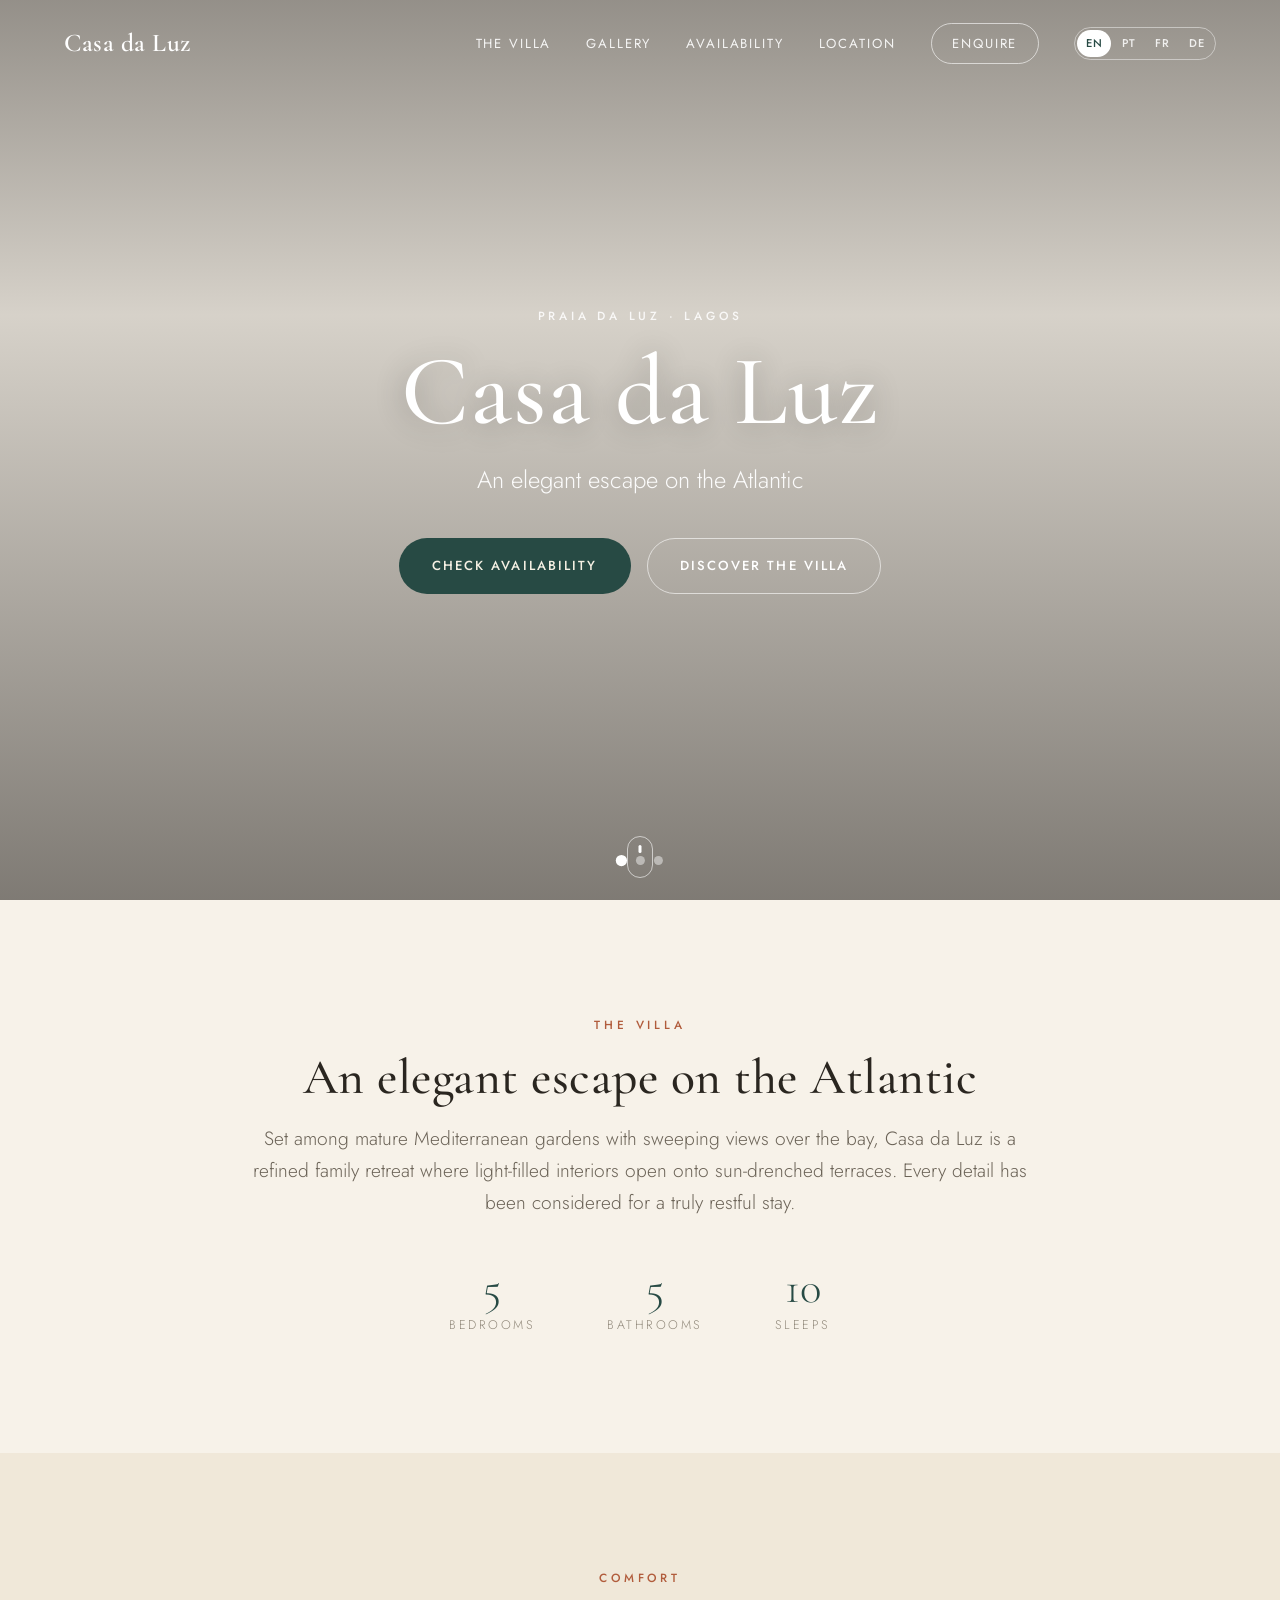
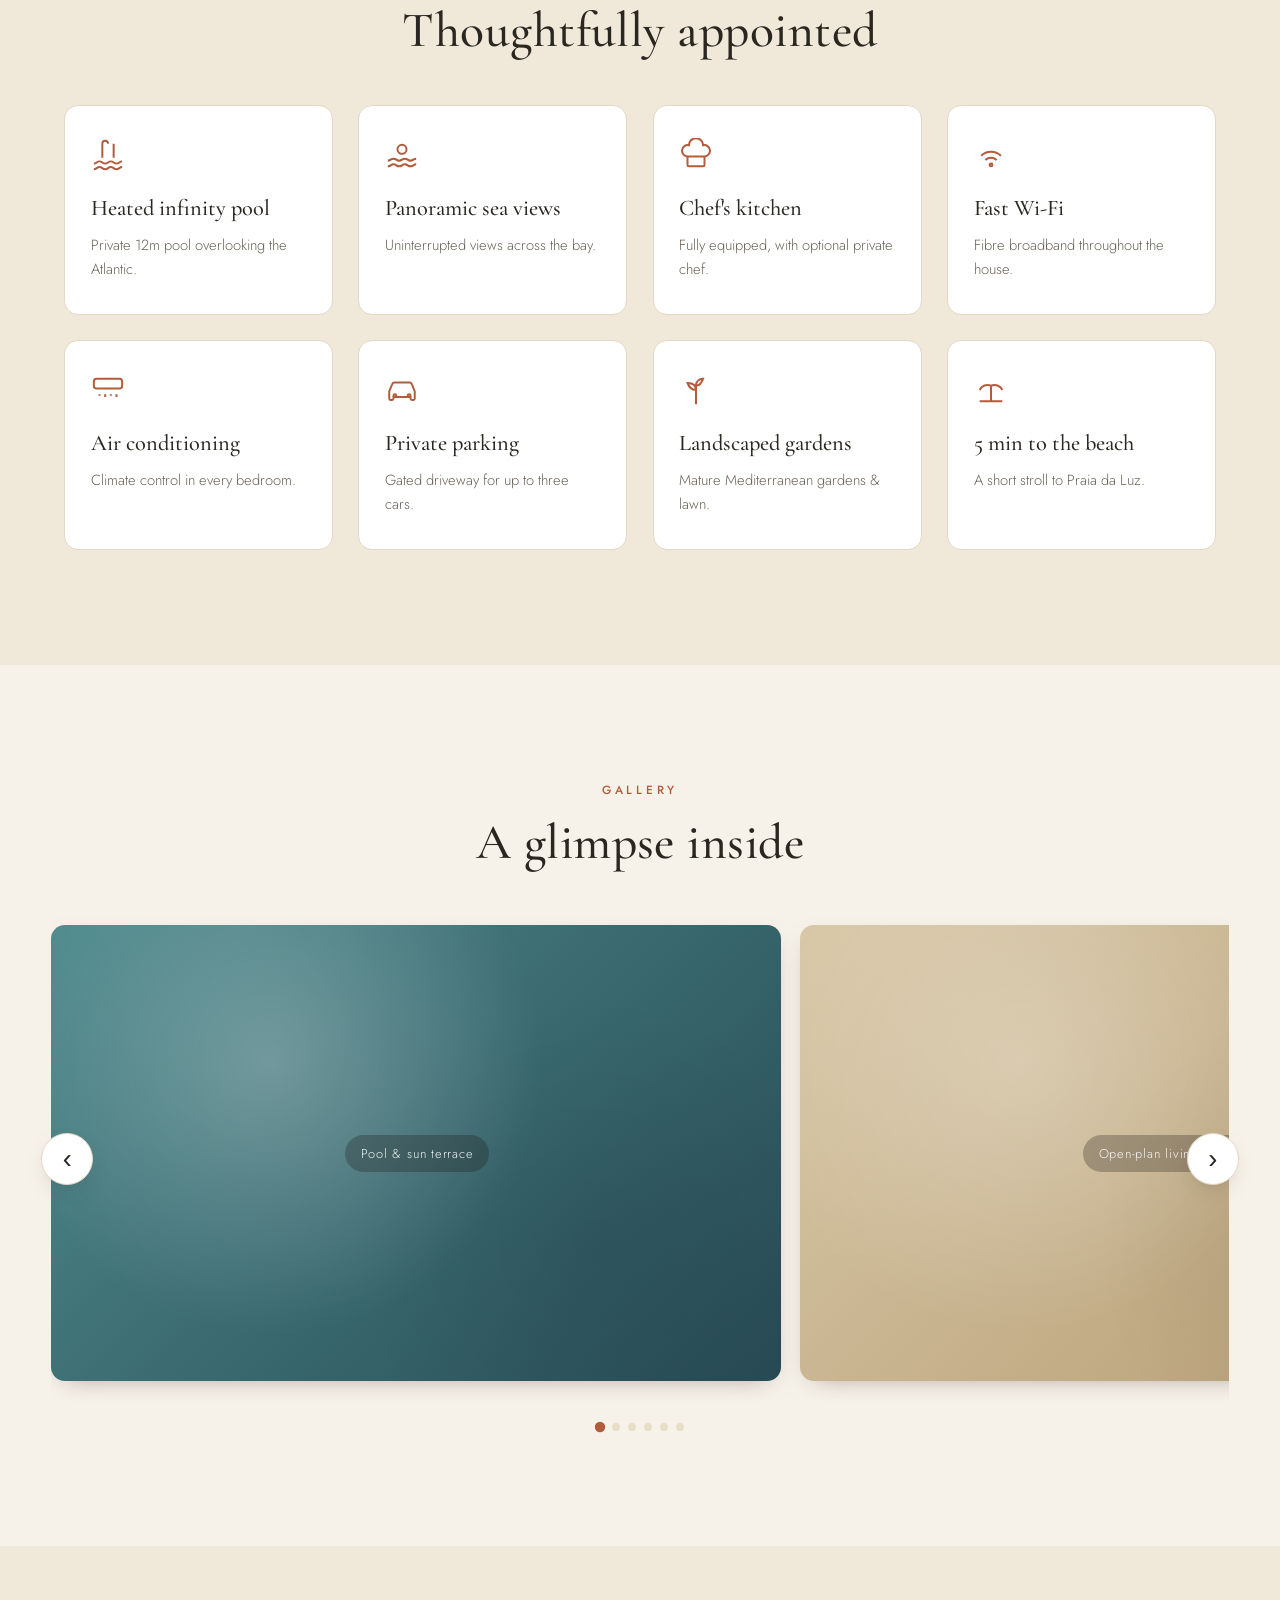
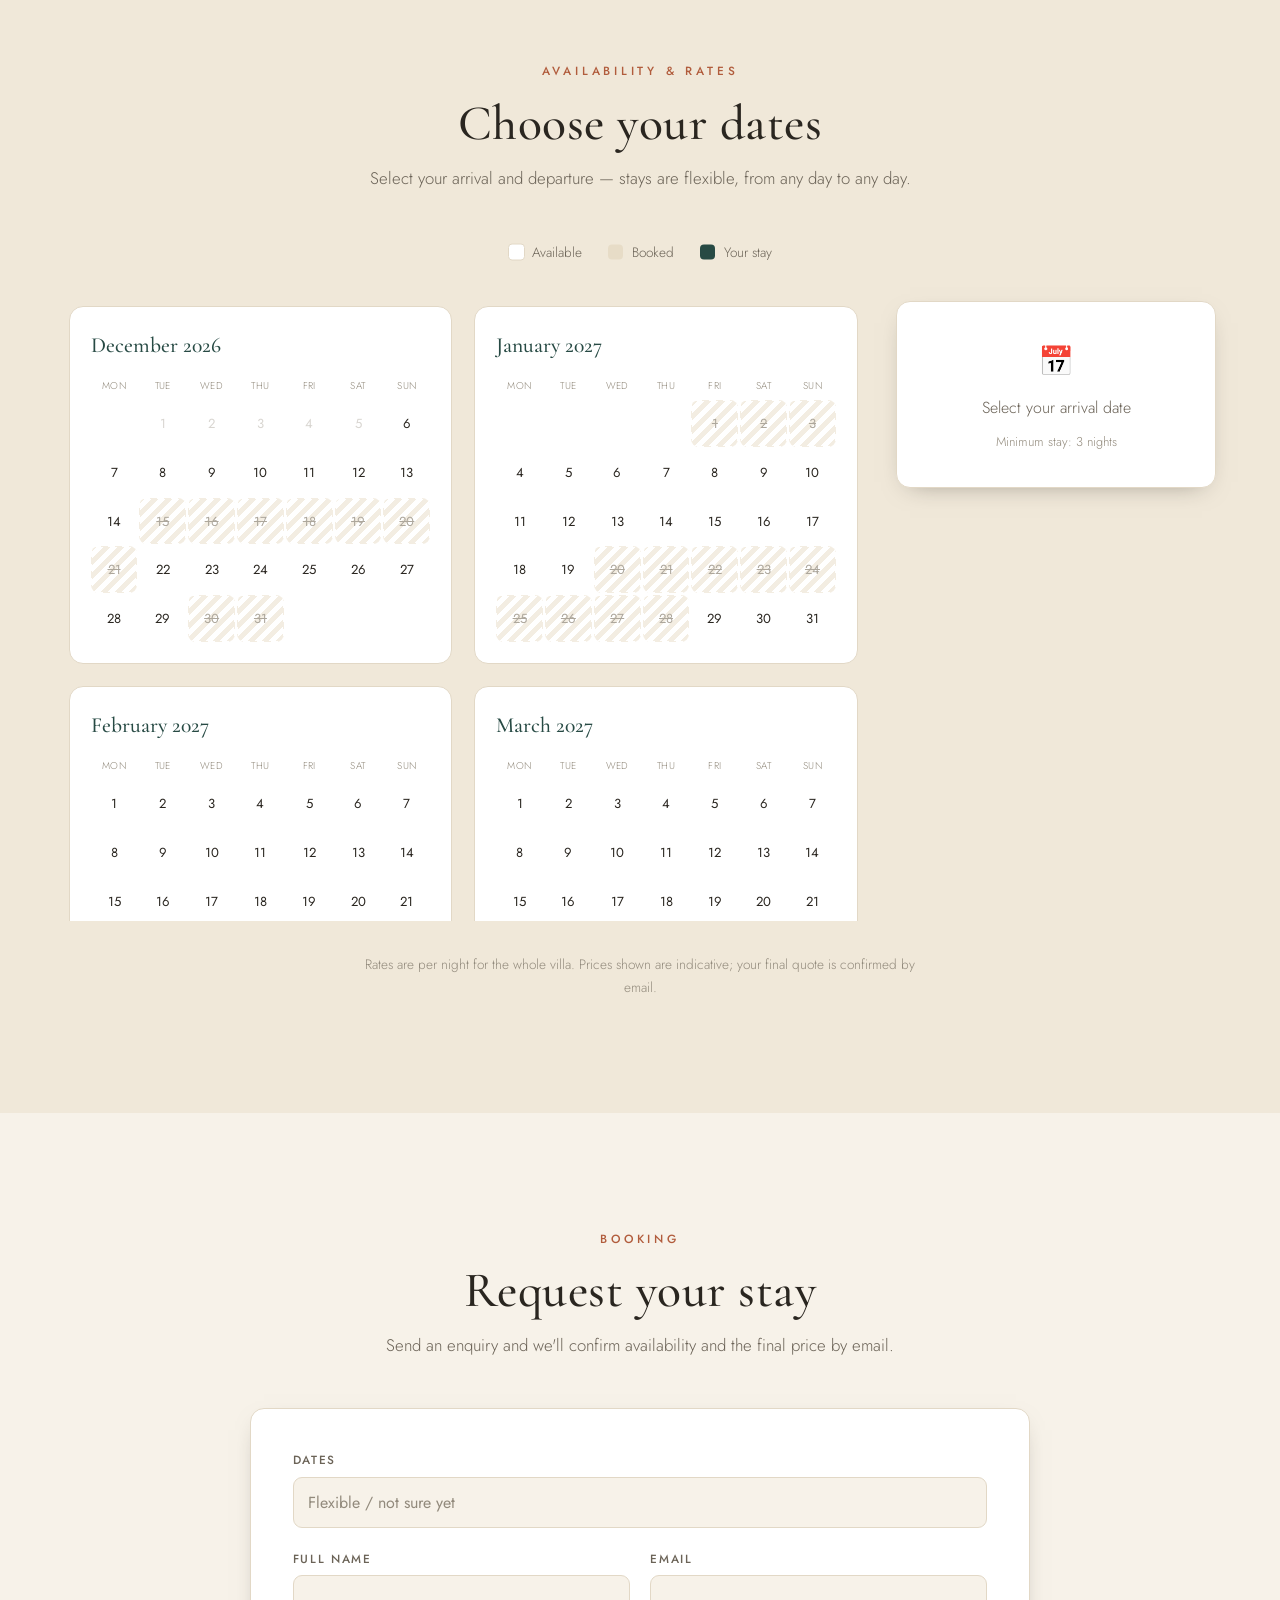
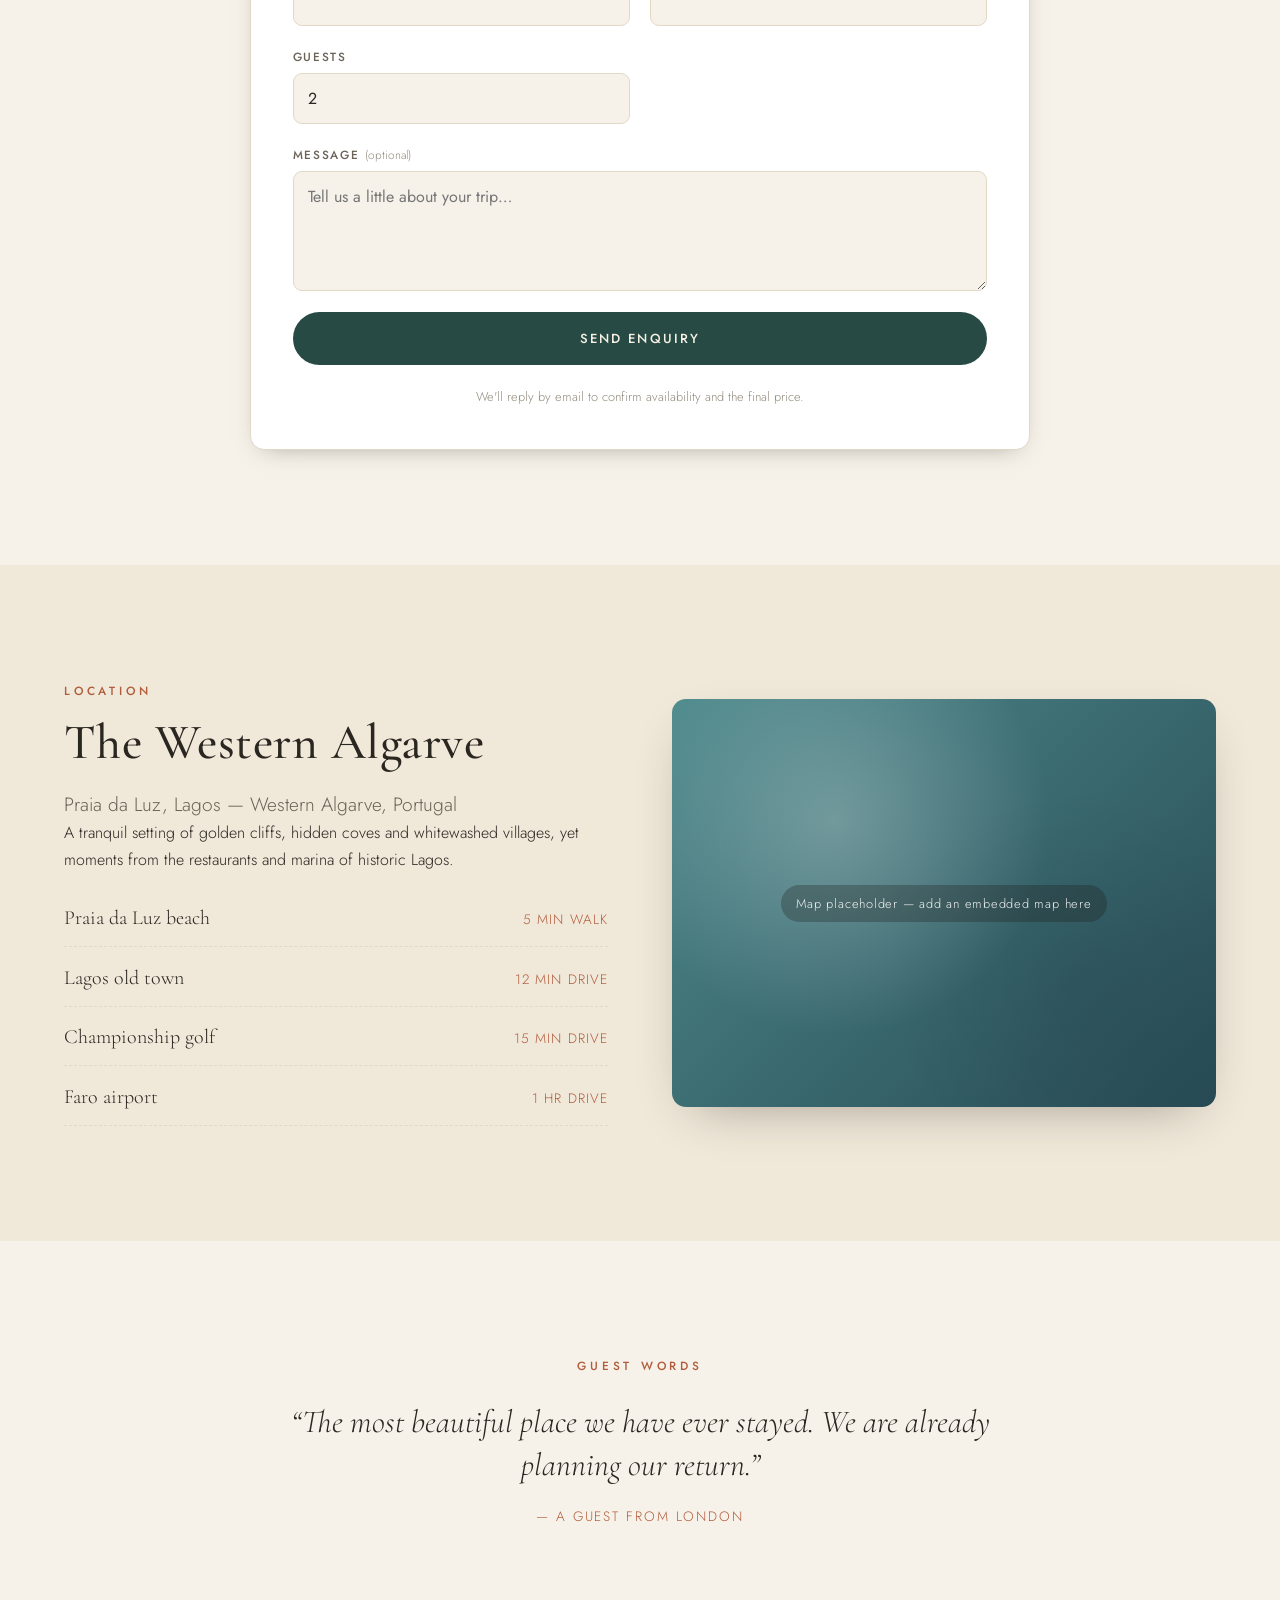
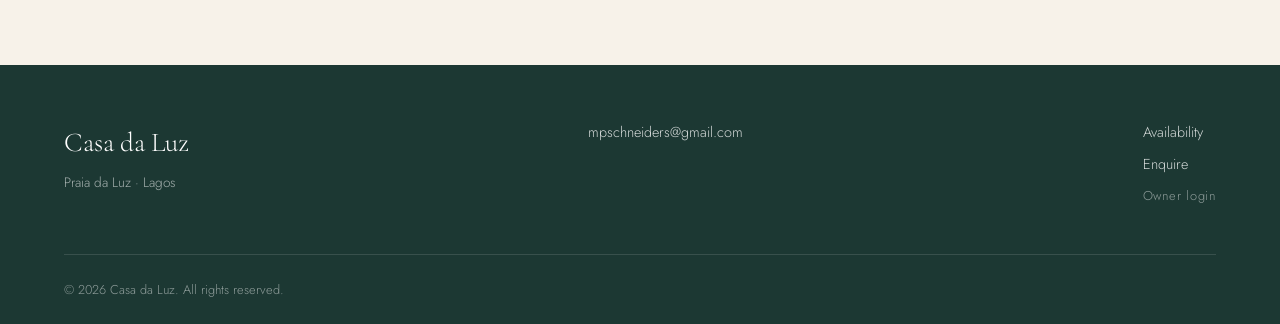
==== commit d65a18e9: "Add full multilingual SEO: per-language pages, structured data, sitemap Restructure the site so each" ====
--- a/index.html
+++ b/index.html
@@ -3,214 +3,211 @@
 <head>
   <meta charset="UTF-8" />
   <meta name="viewport" content="width=device-width, initial-scale=1.0" />
-  <title>Casa da Luz — Luxury Algarve Villa</title>
-  <meta name="description" content="A private luxury villa retreat in the Western Algarve, Portugal. Check availability and enquire to book your stay." />
+  <title>Casa da Luz — Luxury Algarve Villa in Praia da Luz</title>
+  <meta name="description" content="A private 5-bedroom luxury villa in Praia da Luz, Lagos, Western Algarve, with heated infinity pool and panoramic sea views. Check availability and book direct." />
+  <link rel="canonical" href="https://casa-da-luz.netlify.app/" />
+  <link rel="alternate" hreflang="en" href="https://casa-da-luz.netlify.app/" />
+  <link rel="alternate" hreflang="pt" href="https://casa-da-luz.netlify.app/pt/" />
+  <link rel="alternate" hreflang="fr" href="https://casa-da-luz.netlify.app/fr/" />
+  <link rel="alternate" hreflang="de" href="https://casa-da-luz.netlify.app/de/" />
+  <link rel="alternate" hreflang="x-default" href="https://casa-da-luz.netlify.app/" />
+
+  <meta property="og:type" content="website" />
+  <meta property="og:site_name" content="Casa da Luz" />
+  <meta property="og:title" content="Casa da Luz — Luxury Algarve Villa in Praia da Luz" />
+  <meta property="og:description" content="A private 5-bedroom luxury villa in Praia da Luz, Lagos, Western Algarve, with heated infinity pool and panoramic sea views. Check availability and book direct." />
+  <meta property="og:url" content="https://casa-da-luz.netlify.app/" />
+  <meta property="og:locale" content="en_GB" />
+  <meta property="og:image" content="https://casa-da-luz.netlify.app/assets/og-image.jpg" />
+  <meta property="og:image:alt" content="Casa da Luz — luxury villa in the Algarve" />
+  <meta name="twitter:card" content="summary_large_image" />
+  <meta name="twitter:title" content="Casa da Luz — Luxury Algarve Villa in Praia da Luz" />
+  <meta name="twitter:description" content="A private 5-bedroom luxury villa in Praia da Luz, Lagos, Western Algarve, with heated infinity pool and panoramic sea views. Check availability and book direct." />
+  <meta name="twitter:image" content="https://casa-da-luz.netlify.app/assets/og-image.jpg" />
+
+  <script type="application/ld+json">{"@context":"https://schema.org","@type":["LodgingBusiness","VacationRental"],"name":"Casa da Luz","description":"A private 5-bedroom luxury villa in Praia da Luz, Lagos, Western Algarve, with heated infinity pool and panoramic sea views. Check availability and book direct.","url":"https://casa-da-luz.netlify.app/","image":["https://casa-da-luz.netlify.app/assets/og-image.jpg"],"address":{"@type":"PostalAddress","addressLocality":"Praia da Luz","addressRegion":"Lagos","addressCountry":"PT"},"geo":{"@type":"GeoCoordinates","latitude":37.0879,"longitude":-8.7263},"numberOfRooms":5,"amenityFeature":[{"@type":"LocationFeatureSpecification","name":"Heated infinity pool","value":true},{"@type":"LocationFeatureSpecification","name":"Panoramic sea views","value":true},{"@type":"LocationFeatureSpecification","name":"Chef's kitchen","value":true},{"@type":"LocationFeatureSpecification","name":"Fast Wi-Fi","value":true},{"@type":"LocationFeatureSpecification","name":"Air conditioning","value":true},{"@type":"LocationFeatureSpecification","name":"Private parking","value":true},{"@type":"LocationFeatureSpecification","name":"Landscaped gardens","value":true},{"@type":"LocationFeatureSpecification","name":"5 min to the beach","value":true}],"priceRange":"€€€€","checkinTime":"16:00","checkoutTime":"10:00","inLanguage":"en"}</script>
 
   <link rel="preconnect" href="https://fonts.googleapis.com" />
   <link rel="preconnect" href="https://fonts.gstatic.com" crossorigin />
   <link href="https://fonts.googleapis.com/css2?family=Cormorant+Garamond:ital,wght@0,400;0,500;0,600;1,400&family=Jost:wght@300;400;500;600&display=swap" rel="stylesheet" />
-
-  <link rel="stylesheet" href="css/styles.css" />
+  <link rel="stylesheet" href="/css/styles.css" />
 </head>
 <body>
 
-  <!-- ===================== HEADER ===================== -->
   <header class="site-header" id="siteHeader">
     <div class="container header-inner">
-      <a href="#top" class="brand" data-villa-name>Casa da Luz</a>
+      <a href="#top" class="brand">Casa da Luz</a>
       <nav class="nav" id="nav">
-        <a href="#villa" data-i18n="nav.villa">The Villa</a>
-        <a href="#gallery" data-i18n="nav.gallery">Gallery</a>
-        <a href="#availability" data-i18n="nav.availability">Availability</a>
-        <a href="#location" data-i18n="nav.location">Location</a>
-        <a href="#enquire" class="nav-cta" data-i18n="nav.enquire">Enquire</a>
-        <div class="lang-switch" id="langSwitch" role="group" aria-label="Language"></div>
+        <a href="#villa">The Villa</a>
+        <a href="#gallery">Gallery</a>
+        <a href="#availability">Availability</a>
+        <a href="#location">Location</a>
+        <a href="#enquire" class="nav-cta">Enquire</a>
+        <div class="lang-switch" role="group" aria-label="Language"><a href="/" hreflang="en" class="active" aria-current="true">EN</a><a href="/pt/" hreflang="pt">PT</a><a href="/fr/" hreflang="fr">FR</a><a href="/de/" hreflang="de">DE</a></div>
       </nav>
-      <button class="nav-toggle" id="navToggle" aria-label="Menu" aria-expanded="false">
-        <span></span><span></span><span></span>
-      </button>
+      <button class="nav-toggle" id="navToggle" aria-label="Menu" aria-expanded="false"><span></span><span></span><span></span></button>
     </div>
   </header>
 
-  <!-- ===================== HERO ===================== -->
   <section class="hero" id="top">
-    <div class="hero-carousel" id="heroCarousel" aria-label="Villa photographs"></div>
+    <div class="hero-carousel" id="heroCarousel" aria-label="Casa da Luz"><div class="hero-slide ph active" data-tone="a"></div><div class="hero-slide ph" data-tone="b"></div><div class="hero-slide ph" data-tone="e"></div></div>
     <div class="hero-overlay"></div>
     <div class="hero-content">
-      <p class="eyebrow" data-villa-location>Praia da Luz · Lagos</p>
-      <h1 class="hero-title" data-villa-name>Casa da Luz</h1>
-      <p class="hero-tagline" data-i18n="intro.title">An elegant escape on the Atlantic</p>
+      <p class="eyebrow">Praia da Luz · Lagos</p>
+      <h1 class="hero-title">Casa da Luz</h1>
+      <p class="hero-tagline">An elegant escape on the Atlantic</p>
       <div class="hero-actions">
-        <a href="#availability" class="btn btn-primary" data-i18n="hero.ctaCheck">Check availability</a>
-        <a href="#villa" class="btn btn-ghost" data-i18n="hero.ctaDiscover">Discover the villa</a>
+        <a href="#availability" class="btn btn-primary">Check availability</a>
+        <a href="#villa" class="btn btn-ghost">Discover the villa</a>
       </div>
     </div>
     <div class="hero-dots" id="heroDots" aria-hidden="true"></div>
     <a href="#villa" class="scroll-cue" aria-label="Scroll down"><span></span></a>
   </section>
 
-  <!-- ===================== INTRO / STATS ===================== -->
   <section class="section intro" id="villa">
     <div class="container narrow center">
-      <p class="eyebrow" data-i18n="intro.eyebrow">The Villa</p>
-      <h2 class="section-title" data-i18n="intro.title">An elegant escape on the Atlantic</h2>
-      <p class="lede" id="introLede"></p>
-      <ul class="stats" id="stats"></ul>
-    </div>
-  </section>
-
-  <!-- ===================== AMENITIES ===================== -->
+      <p class="eyebrow">The Villa</p>
+      <h2 class="section-title">An elegant escape on the Atlantic</h2>
+      <p class="lede">Set among mature Mediterranean gardens with sweeping views over the bay, Casa da Luz is a refined family retreat where light-filled interiors open onto sun-drenched terraces. Every detail has been considered for a truly restful stay.</p>
+      <ul class="stats"><li><span class="num">5</span><span class="lab">Bedrooms</span></li><li><span class="num">5</span><span class="lab">Bathrooms</span></li><li><span class="num">10</span><span class="lab">Sleeps</span></li></ul>
+    </div>
+  </section>
+
   <section class="section amenities alt">
     <div class="container">
       <div class="section-head center">
-        <p class="eyebrow" data-i18n="amenities.eyebrow">Comfort</p>
-        <h2 class="section-title" data-i18n="amenities.title">Thoughtfully appointed</h2>
-      </div>
-      <ul class="amenity-grid" id="amenityGrid"></ul>
-    </div>
-  </section>
-
-  <!-- ===================== GALLERY ===================== -->
+        <p class="eyebrow">Comfort</p>
+        <h2 class="section-title">Thoughtfully appointed</h2>
+      </div>
+      <ul class="amenity-grid"><li class="amenity"><div class="ic"><svg viewBox="0 0 24 24"><path d="M2 18c2 0 2-1.5 4-1.5S8 18 10 18s2-1.5 4-1.5S16 18 18 18s2-1.5 4-1.5"/><path d="M2 22c2 0 2-1.5 4-1.5S8 22 10 22s2-1.5 4-1.5S16 22 18 22s2-1.5 4-1.5"/><path d="M8 14V4a2 2 0 0 1 4 0M16 14V4"/></svg></div><h3>Heated infinity pool</h3><p>Private 12m pool overlooking the Atlantic.</p></li><li class="amenity"><div class="ic"><svg viewBox="0 0 24 24"><circle cx="12" cy="8" r="3.2"/><path d="M2 16c2 0 2-1.4 4-1.4S8 16 10 16s2-1.4 4-1.4S16 16 18 16s2-1.4 4-1.4M2 20c2 0 2-1.4 4-1.4S8 20 10 20s2-1.4 4-1.4S16 20 18 20s2-1.4 4-1.4"/></svg></div><h3>Panoramic sea views</h3><p>Uninterrupted views across the bay.</p></li><li class="amenity"><div class="ic"><svg viewBox="0 0 24 24"><path d="M6 13a4 4 0 1 1 1-7.9 4 4 0 0 1 10 0A4 4 0 1 1 18 13z"/><path d="M6 13v6a1 1 0 0 0 1 1h10a1 1 0 0 0 1-1v-6"/></svg></div><h3>Chef's kitchen</h3><p>Fully equipped, with optional private chef.</p></li><li class="amenity"><div class="ic"><svg viewBox="0 0 24 24"><path d="M5 12.5a10 10 0 0 1 14 0M8 15.5a6 6 0 0 1 8 0"/><circle cx="12" cy="19" r="1"/></svg></div><h3>Fast Wi-Fi</h3><p>Fibre broadband throughout the house.</p></li><li class="amenity"><div class="ic"><svg viewBox="0 0 24 24"><rect x="2" y="4" width="20" height="7" rx="2"/><path d="M6 15v1M10 15v2M14 15v1M18 15v2"/></svg></div><h3>Air conditioning</h3><p>Climate control in every bedroom.</p></li><li class="amenity"><div class="ic"><svg viewBox="0 0 24 24"><path d="M3 13l2-5a2 2 0 0 1 2-1.3h10A2 2 0 0 1 19 8l2 5v5a1 1 0 0 1-1 1h-1a1 1 0 0 1-1-1v-1H6v1a1 1 0 0 1-1 1H4a1 1 0 0 1-1-1z"/><circle cx="7" cy="16" r="1"/><circle cx="17" cy="16" r="1"/></svg></div><h3>Private parking</h3><p>Gated driveway for up to three cars.</p></li><li class="amenity"><div class="ic"><svg viewBox="0 0 24 24"><path d="M12 22V9M12 9c0-3 2-5 5-5-1 3-3 5-5 5zM12 12C12 9 10 7 6 7c1 3 3 5 6 5z"/></svg></div><h3>Landscaped gardens</h3><p>Mature Mediterranean gardens &amp; lawn.</p></li><li class="amenity"><div class="ic"><svg viewBox="0 0 24 24"><path d="M4 20h16M12 20V9M12 9a6 6 0 0 1 8 3M12 9a6 6 0 0 0-8 3"/></svg></div><h3>5 min to the beach</h3><p>A short stroll to Praia da Luz.</p></li></ul>
+    </div>
+  </section>
+
   <section class="section gallery" id="gallery">
     <div class="container">
       <div class="section-head center">
-        <p class="eyebrow" data-i18n="gallery.eyebrow">Gallery</p>
-        <h2 class="section-title" data-i18n="gallery.title">A glimpse inside</h2>
+        <p class="eyebrow">Gallery</p>
+        <h2 class="section-title">A glimpse inside</h2>
       </div>
     </div>
     <div class="gallery-carousel">
       <button class="gc-arrow gc-prev" id="galPrev" aria-label="Previous photo">‹</button>
-      <div class="gc-track" id="galleryTrack"></div>
+      <div class="gc-track" id="galleryTrack"><div class="gc-slide ph" data-tone="b"><span class="ph-label">Pool &amp; sun terrace</span></div><div class="gc-slide ph" data-tone="c"><span class="ph-label">Open-plan living room</span></div><div class="gc-slide ph" data-tone="d"><span class="ph-label">Master suite</span></div><div class="gc-slide ph" data-tone="a"><span class="ph-label">Al fresco dining</span></div><div class="gc-slide ph" data-tone="f"><span class="ph-label">Evening on the terrace</span></div><div class="gc-slide ph" data-tone="c"><span class="ph-label">Designer kitchen</span></div></div>
       <button class="gc-arrow gc-next" id="galNext" aria-label="Next photo">›</button>
     </div>
     <div class="gallery-dots" id="galleryDots" aria-hidden="true"></div>
   </section>
 
-  <!-- ===================== AVAILABILITY ===================== -->
   <section class="section availability alt" id="availability">
     <div class="container">
       <div class="section-head center">
-        <p class="eyebrow" data-i18n="avail.eyebrow">Availability &amp; Rates</p>
-        <h2 class="section-title" data-i18n="avail.title">Choose your dates</h2>
-        <p class="section-sub" data-i18n="avail.sub"></p>
-      </div>
-
+        <p class="eyebrow">Availability &amp; Rates</p>
+        <h2 class="section-title">Choose your dates</h2>
+        <p class="section-sub">Select your arrival and departure — stays are flexible, from any day to any day.</p>
+      </div>
       <div class="cal-legend">
-        <span class="lg lg-avail" data-i18n="avail.legendAvailable">Available</span>
-        <span class="lg lg-booked" data-i18n="avail.legendBooked">Booked</span>
-        <span class="lg lg-selected" data-i18n="avail.legendSelected">Your stay</span>
-      </div>
-
+        <span class="lg lg-avail">Available</span>
+        <span class="lg lg-booked">Booked</span>
+        <span class="lg lg-selected">Your stay</span>
+      </div>
       <div class="booking">
         <div class="cal" id="calendar"></div>
         <aside class="quote" id="quote"></aside>
       </div>
-
-      <p class="cal-note" data-i18n="avail.note"></p>
-    </div>
-  </section>
-
-  <!-- ===================== ENQUIRE ===================== -->
+      <p class="cal-note">Rates are per night for the whole villa. Prices shown are indicative; your final quote is confirmed by email.</p>
+    </div>
+  </section>
+
   <section class="section enquire" id="enquire">
     <div class="container narrow">
       <div class="section-head center">
-        <p class="eyebrow" data-i18n="enquire.eyebrow">Booking</p>
-        <h2 class="section-title" data-i18n="enquire.title">Request your stay</h2>
-        <p class="section-sub" data-i18n="enquire.sub"></p>
-      </div>
-
-      <form class="enquiry-form" id="enquiryForm" name="enquiry" method="POST"
-            data-netlify="true" netlify-honeypot="bot-field">
+        <p class="eyebrow">Booking</p>
+        <h2 class="section-title">Request your stay</h2>
+        <p class="section-sub">Send an enquiry and we'll confirm availability and the final price by email.</p>
+      </div>
+      <form class="enquiry-form" id="enquiryForm" name="enquiry" method="POST" data-netlify="true" netlify-honeypot="bot-field">
         <input type="hidden" name="form-name" value="enquiry" />
         <p class="hp" aria-hidden="true"><label>Leave this empty <input name="bot-field" /></label></p>
-
-        <!-- hidden machine-readable fields set from the calendar selection -->
-        <input type="hidden" id="fCheckIn"  name="check_in" />
+        <input type="hidden" id="fCheckIn" name="check_in" />
         <input type="hidden" id="fCheckOut" name="check_out" />
-        <input type="hidden" id="fNights"   name="nights" />
-        <input type="hidden" id="fTotal"    name="estimated_total" />
-        <input type="hidden" id="fDates"    name="dates" />
-
+        <input type="hidden" id="fNights" name="nights" />
+        <input type="hidden" id="fTotal" name="estimated_total" />
+        <input type="hidden" id="fDates" name="dates" value="Flexible / not sure yet" />
         <div class="field field-wide">
-          <label data-i18n="enquire.dates">Dates</label>
-          <button type="button" class="dates-display" id="datesDisplay"></button>
+          <label>Dates</label>
+          <button type="button" class="dates-display" id="datesDisplay">Flexible / not sure yet</button>
         </div>
         <div class="field">
-          <label for="fName" data-i18n="enquire.name">Full name</label>
+          <label for="fName">Full name</label>
           <input type="text" id="fName" name="name" required />
         </div>
         <div class="field">
-          <label for="fEmail" data-i18n="enquire.email">Email</label>
+          <label for="fEmail">Email</label>
           <input type="email" id="fEmail" name="email" required />
         </div>
         <div class="field">
-          <label for="fGuests" data-i18n="enquire.guests">Guests</label>
+          <label for="fGuests">Guests</label>
           <input type="number" id="fGuests" name="guests" min="1" max="20" value="2" />
         </div>
         <div class="field field-wide">
-          <label for="fMessage"><span data-i18n="enquire.message">Message</span> <span class="opt" data-i18n="enquire.optional">(optional)</span></label>
-          <textarea id="fMessage" name="message" rows="4"></textarea>
+          <label for="fMessage">Message <span class="opt">(optional)</span></label>
+          <textarea id="fMessage" name="message" rows="4" placeholder="Tell us a little about your trip…"></textarea>
         </div>
         <div class="field field-wide">
-          <button type="submit" class="btn btn-primary btn-block" data-i18n="enquire.submit">Send enquiry</button>
-          <p class="form-hint" data-i18n="enquire.hint"></p>
+          <button type="submit" class="btn btn-primary btn-block">Send enquiry</button>
+          <p class="form-hint">We'll reply by email to confirm availability and the final price.</p>
         </div>
       </form>
-
       <div class="form-success" id="formSuccess" hidden>
         <div class="fs-mark">✓</div>
-        <h3 data-i18n="enquire.successTitle"></h3>
-        <p data-i18n="enquire.successText"></p>
-      </div>
-    </div>
-  </section>
-
-  <!-- ===================== LOCATION ===================== -->
+        <h3>Thank you — your enquiry is on its way</h3>
+        <p>We've received your request and will be in touch by email shortly to confirm availability and pricing. We look forward to welcoming you.</p>
+      </div>
+    </div>
+  </section>
+
   <section class="section location alt" id="location">
     <div class="container location-inner">
       <div class="location-text">
-        <p class="eyebrow" data-i18n="location.eyebrow">Location</p>
-        <h2 class="section-title" data-i18n="location.title">The Western Algarve</h2>
-        <p class="lede" data-villa-location-long>Praia da Luz, Lagos — Western Algarve, Portugal</p>
-        <p data-i18n="location.prose"></p>
-        <ul class="highlights" id="highlights"></ul>
-      </div>
-      <div class="location-map ph" data-tone="b">
-        <span class="ph-label" data-i18n="location.map">Map placeholder</span>
-      </div>
-    </div>
-  </section>
-
-  <!-- ===================== TESTIMONIALS ===================== -->
+        <p class="eyebrow">Location</p>
+        <h2 class="section-title">The Western Algarve</h2>
+        <p class="lede">Praia da Luz, Lagos — Western Algarve, Portugal</p>
+        <p>A tranquil setting of golden cliffs, hidden coves and whitewashed villages, yet moments from the restaurants and marina of historic Lagos.</p>
+        <ul class="highlights"><li><span class="place">Praia da Luz beach</span><span class="detail">5 min walk</span></li><li><span class="place">Lagos old town</span><span class="detail">12 min drive</span></li><li><span class="place">Championship golf</span><span class="detail">15 min drive</span></li><li><span class="place">Faro airport</span><span class="detail">1 hr drive</span></li></ul>
+      </div>
+      <div class="location-map ph" data-tone="b"><span class="ph-label">Map placeholder — add an embedded map here</span></div>
+    </div>
+  </section>
+
   <section class="section testimonials">
     <div class="container narrow center">
-      <p class="eyebrow" data-i18n="testimonials.eyebrow">Guest words</p>
-      <div class="testimonial-carousel" id="testimonials"></div>
-    </div>
-  </section>
-
-  <!-- ===================== FOOTER ===================== -->
+      <p class="eyebrow">Guest words</p>
+      <div class="testimonial-carousel" id="testimonials"><figure class="testimonial active"><blockquote>“The most beautiful place we have ever stayed. We are already planning our return.”</blockquote><figcaption class="who">— A guest from London</figcaption></figure><figure class="testimonial"><blockquote>“Impeccable in every detail. The views at sunset are simply unforgettable.”</blockquote><figcaption class="who">— A family from Paris</figcaption></figure><figure class="testimonial"><blockquote>“A true home from home, with every comfort you could wish for.”</blockquote><figcaption class="who">— Guests from Berlin</figcaption></figure></div>
+    </div>
+  </section>
+
   <footer class="site-footer">
     <div class="container footer-inner">
       <div>
-        <p class="footer-brand" data-villa-name>Casa da Luz</p>
-        <p class="footer-loc" data-villa-location>Praia da Luz · Lagos</p>
-      </div>
-      <div class="footer-contact" id="footerContact"></div>
+        <p class="footer-brand">Casa da Luz</p>
+        <p class="footer-loc">Praia da Luz · Lagos</p>
+      </div>
+      <div class="footer-contact"><a href="mailto:mpschneiders@gmail.com">mpschneiders@gmail.com</a></div>
       <div class="footer-links">
-        <a href="#availability" data-i18n="nav.availability">Availability</a>
-        <a href="#enquire" data-i18n="nav.enquire">Enquire</a>
-        <a href="admin.html" class="owner-link" data-i18n="footer.ownerLogin">Owner login</a>
+        <a href="#availability">Availability</a>
+        <a href="#enquire">Enquire</a>
+        <a href="/admin.html" class="owner-link">Owner login</a>
       </div>
     </div>
     <div class="container footer-bottom">
-      <span>© <span id="year"></span> <span data-villa-name>Casa da Luz</span>. <span data-i18n="footer.rights">All rights reserved.</span></span>
+      <span>© 2026 Casa da Luz. All rights reserved.</span>
     </div>
   </footer>
 
-  <script src="js/i18n.js"></script>
-  <script src="js/data.js"></script>
-  <script src="js/calendar.js"></script>
-  <script src="js/main.js"></script>
+  <script src="/js/i18n.js"></script>
+  <script src="/js/data.js"></script>
+  <script src="/js/calendar.js"></script>
+  <script src="/js/main.js"></script>
 </body>
 </html>
--- a/css/styles.css
+++ b/css/styles.css
@@ -167,16 +167,16 @@
   display: inline-flex; gap: 2px; padding: 2px;
   border: 1px solid rgba(255,255,255,0.45); border-radius: 100px;
 }
-.lang-switch button {
-  border: none; background: transparent; cursor: pointer;
+.lang-switch a {
+  border: none; background: transparent; cursor: pointer; text-decoration: none;
   font-family: var(--sans); font-size: 0.7rem; letter-spacing: 0.06em; font-weight: 500;
   color: rgba(255,255,255,0.85); padding: 0.28rem 0.55rem; border-radius: 100px;
   transition: background 0.2s, color 0.2s;
 }
-.lang-switch button.active { background: #fff; color: var(--pine); }
+.lang-switch a.active { background: #fff; color: var(--pine); }
 .site-header.scrolled .lang-switch { border-color: var(--line); }
-.site-header.scrolled .lang-switch button { color: var(--ink-soft); }
-.site-header.scrolled .lang-switch button.active { background: var(--pine); color: #fff; }
+.site-header.scrolled .lang-switch a { color: var(--ink-soft); }
+.site-header.scrolled .lang-switch a.active { background: var(--pine); color: #fff; }
 
 .nav-toggle {
   display: none;
@@ -625,8 +625,8 @@
   .nav a { color: var(--ink) !important; font-size: 1rem; }
   .nav .nav-cta { border-color: var(--pine); color: var(--pine) !important; }
   .nav .lang-switch { border-color: var(--line); margin-top: 0.5rem; }
-  .nav .lang-switch button { color: var(--ink-soft); }
-  .nav .lang-switch button.active { background: var(--pine); color: #fff; }
+  .nav .lang-switch a { color: var(--ink-soft); }
+  .nav .lang-switch a.active { background: var(--pine); color: #fff; }
   .nav-toggle { display: flex; z-index: 60; }
   .nav-toggle.open span { background: var(--ink); }
   .nav-toggle.open span:nth-child(1) { transform: translateY(7px) rotate(45deg); }
